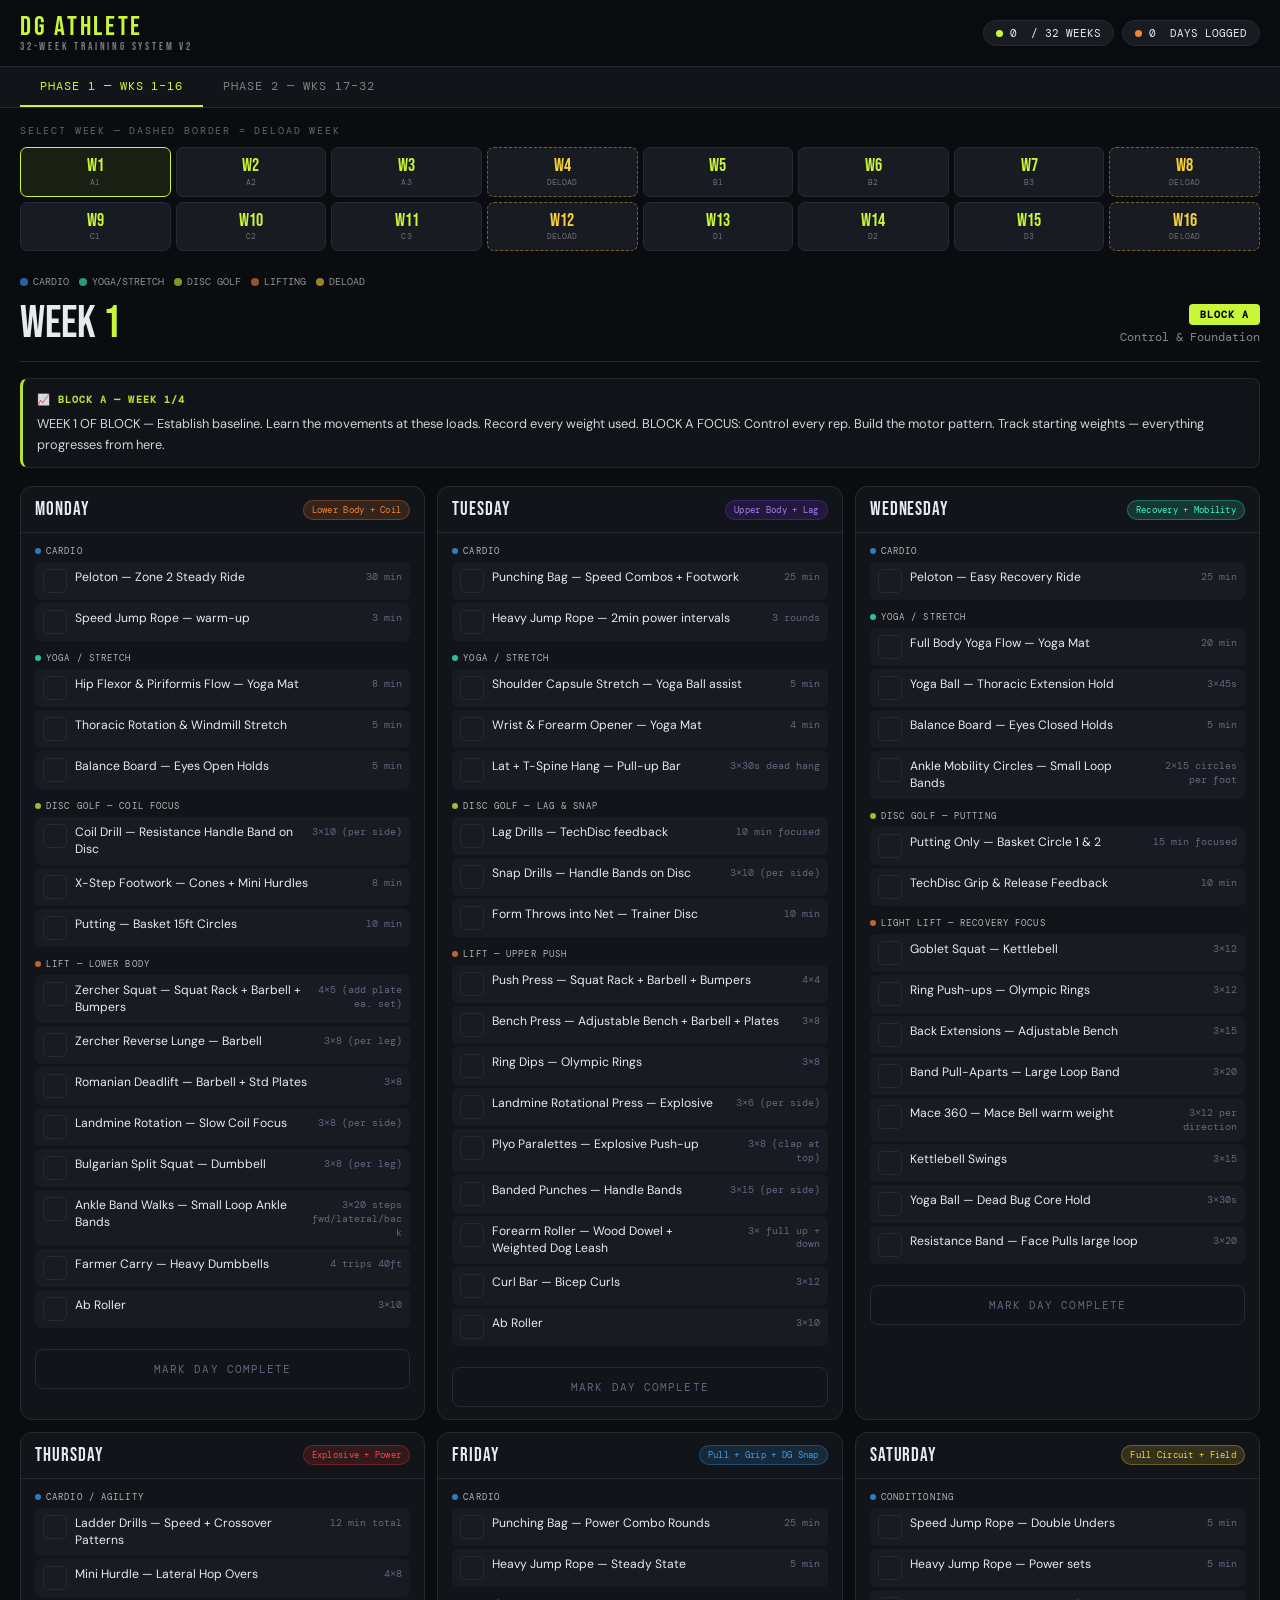
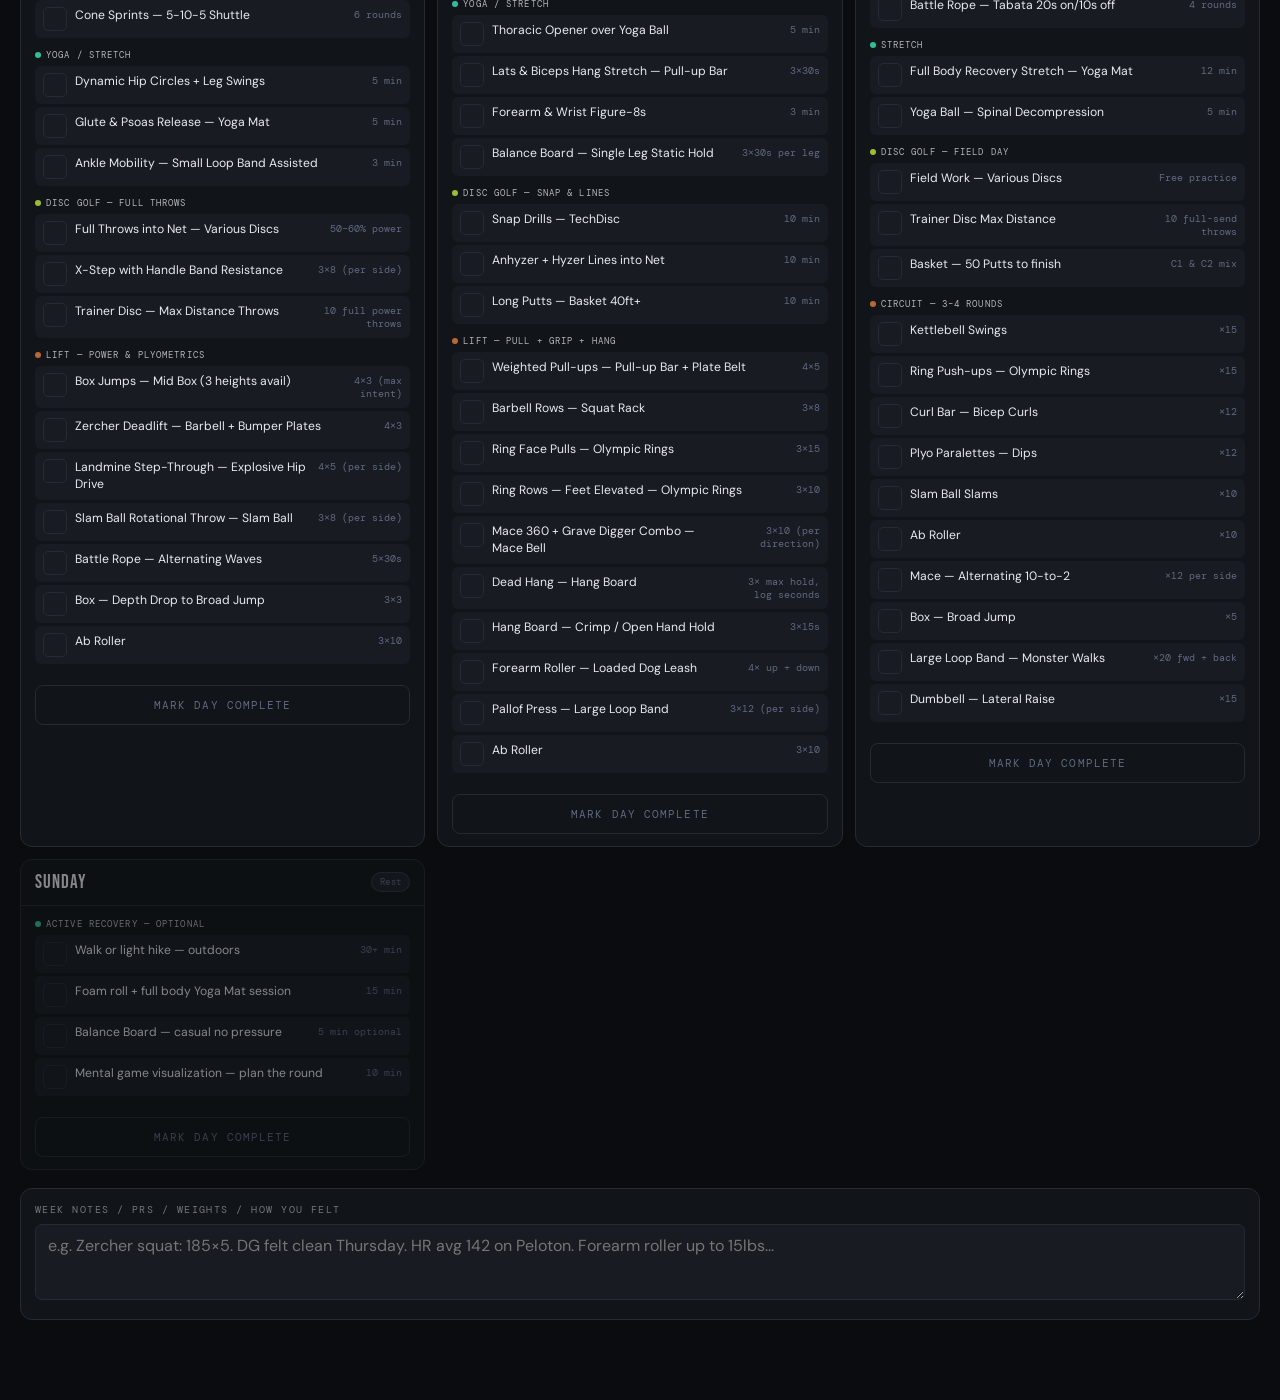
==== index.html @ 4ba4ff11 "initial commit" ====
<!DOCTYPE html>
<html lang="en">
<head>
<meta charset="UTF-8"/>
<meta name="viewport" content="width=device-width, initial-scale=1.0"/>
<title>DG ATHLETE — 32-Week Training System</title>
<link href="https://fonts.googleapis.com/css2?family=Bebas+Neue&family=DM+Mono:wght@400;500&family=DM+Sans:wght@300;400;500;600&display=swap" rel="stylesheet"/>
<style>
  :root {
    --bg:#0a0c0f;--surface:#111418;--surface2:#181c22;--border:#252a33;
    --accent:#c8f73a;--accent2:#3af7c8;--accent3:#f7823a;--accent4:#7a3af7;
    --text:#e8eaf0;--muted:#606880;--red:#f74a3a;--yellow:#f7d23a;
    --cardio:#3a9ef7;--yoga:#3af7c8;--dg:#c8f73a;--lift:#f7823a;
  }
  *{box-sizing:border-box;margin:0;padding:0}
  html{scroll-behavior:smooth}
  body{background:var(--bg);color:var(--text);font-family:'DM Sans',sans-serif;min-height:100vh;overflow-x:hidden}

  /* ── HEADER ── */
  header{display:flex;align-items:center;justify-content:space-between;padding:14px 20px;border-bottom:1px solid var(--border);position:sticky;top:0;z-index:100;background:rgba(10,12,15,0.97);backdrop-filter:blur(10px);gap:12px}
  .logo{font-family:'Bebas Neue',cursive;font-size:1.7rem;letter-spacing:.1em;color:var(--accent);line-height:1;flex-shrink:0}
  .logo span{color:var(--text);font-size:.7rem;display:block;letter-spacing:.25em;opacity:.5}
  .header-stats{display:flex;gap:8px;flex-wrap:wrap;justify-content:flex-end}
  .stat-pill{background:var(--surface2);border:1px solid var(--border);border-radius:100px;padding:5px 12px;font-family:'DM Mono',monospace;font-size:.7rem;display:flex;align-items:center;gap:7px;white-space:nowrap}
  .stat-pill .dot{width:7px;height:7px;border-radius:50%;background:var(--accent);flex-shrink:0}
  .stat-pill .dot.r{background:var(--accent3)}

  /* ── PHASE NAV ── */
  .phase-nav{display:flex;padding:0 20px;border-bottom:1px solid var(--border);background:var(--surface);overflow-x:auto;-webkit-overflow-scrolling:touch}
  .phase-tab{padding:11px 20px;font-family:'DM Mono',monospace;font-size:.75rem;letter-spacing:.08em;cursor:pointer;border-bottom:2px solid transparent;transition:.2s;opacity:.5;text-transform:uppercase;user-select:none;white-space:nowrap;flex-shrink:0}
  .phase-tab.active{opacity:1;border-bottom-color:var(--accent);color:var(--accent)}
  .phase-tab:hover{opacity:.8}

  /* ── WEEK GRID ── */
  .week-grid-wrap{padding:16px 20px}
  .section-label{font-family:'DM Mono',monospace;font-size:.63rem;letter-spacing:.18em;opacity:.4;text-transform:uppercase;margin-bottom:10px}
  .week-grid{display:grid;grid-template-columns:repeat(8,1fr);gap:5px;margin-bottom:8px}
  .week-btn{background:var(--surface2);border:1px solid var(--border);border-radius:7px;padding:9px 4px;cursor:pointer;transition:.2s;text-align:center;position:relative;overflow:hidden;user-select:none;-webkit-tap-highlight-color:transparent}
  .week-btn:active{transform:scale(.96)}
  .week-btn.active{border-color:var(--accent);background:rgba(200,247,58,.08)}
  .week-btn.completed{border-color:var(--accent2);background:rgba(58,247,200,.05)}
  .week-btn.deload{border-style:dashed;border-color:rgba(247,210,58,.4)}
  .week-btn .wnum{font-family:'Bebas Neue',cursive;font-size:1.15rem;color:var(--accent);line-height:1}
  .week-btn.deload .wnum{color:var(--yellow)}
  .week-btn.completed .wnum{color:var(--accent2)}
  .week-btn .wlabel{font-size:.48rem;font-family:'DM Mono',monospace;opacity:.4;letter-spacing:.02em;margin-top:1px}
  .week-btn .prog-bar{position:absolute;bottom:0;left:0;height:3px;background:var(--accent);transition:.4s}
  .week-btn.completed .prog-bar{background:var(--accent2)}
  .week-btn .check{position:absolute;top:4px;right:4px;width:12px;height:12px;background:var(--accent2);border-radius:50%;display:none;align-items:center;justify-content:center;font-size:.45rem;color:#000}
  .week-btn.completed .check{display:flex}

  /* ── LEGEND ── */
  .legend{display:flex;gap:10px;padding:0 20px 14px;flex-wrap:wrap}
  .leg-item{display:flex;align-items:center;gap:5px;font-size:.63rem;font-family:'DM Mono',monospace;opacity:.6}
  .leg-dot{width:8px;height:8px;border-radius:50%;flex-shrink:0}

  /* ── CONTENT ── */
  .content-area{padding:0 20px 80px}
  .week-header{display:flex;align-items:flex-start;justify-content:space-between;margin-bottom:16px;padding-bottom:14px;border-bottom:1px solid var(--border);gap:12px;flex-wrap:wrap}
  .week-title{font-family:'Bebas Neue',cursive;font-size:2.8rem;line-height:1;color:var(--text)}
  .week-title span{color:var(--accent)}
  .week-meta{text-align:right}
  .block-badge{display:inline-block;background:var(--accent);color:#000;font-family:'DM Mono',monospace;font-size:.65rem;font-weight:600;padding:4px 11px;border-radius:4px;letter-spacing:.1em;margin-bottom:4px}
  .block-badge.b{background:var(--accent2)}
  .block-badge.c{background:var(--accent3)}
  .block-badge.d{background:var(--accent4);color:#fff}
  .block-badge.deload{background:var(--yellow);color:#000}
  .week-focus{font-size:.75rem;opacity:.55;font-family:'DM Mono',monospace}

  /* ── PROGRESS BANNER ── */
  .prog-banner{background:var(--surface);border:1px solid var(--border);border-left:3px solid var(--accent);border-radius:8px;padding:12px 14px;margin-bottom:18px;font-size:.8rem;line-height:1.65;color:var(--text);opacity:.9}
  .prog-banner.deload-banner{border-left-color:var(--yellow)}
  .prog-banner strong{font-family:'DM Mono',monospace;font-size:.65rem;letter-spacing:.1em;text-transform:uppercase;color:var(--accent);display:block;margin-bottom:5px}
  .prog-banner.deload-banner strong{color:var(--yellow)}

  /* ── DAY GRID ── */
  .days-grid{display:grid;grid-template-columns:repeat(3,1fr);gap:12px}

  /* ── DAY CARD ── */
  .day-card{background:var(--surface);border:1px solid var(--border);border-radius:12px;overflow:hidden;transition:.2s}
  .day-card.rest{opacity:.55}
  .day-header{padding:11px 14px;display:flex;align-items:center;justify-content:space-between;border-bottom:1px solid var(--border);gap:8px}
  .day-name{font-family:'Bebas Neue',cursive;font-size:1.2rem;letter-spacing:.05em;flex-shrink:0}
  .day-tag{font-family:'DM Mono',monospace;font-size:.58rem;padding:3px 8px;border-radius:100px;letter-spacing:.03em;text-align:right}
  .tag-lower{background:rgba(247,130,58,.15);color:var(--lift);border:1px solid rgba(247,130,58,.3)}
  .tag-upper{background:rgba(122,58,247,.15);color:#b07af7;border:1px solid rgba(122,58,247,.3)}
  .tag-recovery{background:rgba(58,247,200,.15);color:var(--accent2);border:1px solid rgba(58,247,200,.3)}
  .tag-explosive{background:rgba(247,58,58,.15);color:var(--red);border:1px solid rgba(247,58,58,.3)}
  .tag-pull{background:rgba(58,158,247,.15);color:var(--cardio);border:1px solid rgba(58,158,247,.3)}
  .tag-circuit{background:rgba(247,210,58,.15);color:var(--yellow);border:1px solid rgba(247,210,58,.3)}
  .tag-rest{background:rgba(96,104,128,.15);color:var(--muted);border:1px solid rgba(96,104,128,.3)}
  .day-body{padding:12px 14px}
  .segment{margin-bottom:11px}
  .seg-label{font-family:'DM Mono',monospace;font-size:.58rem;letter-spacing:.12em;text-transform:uppercase;margin-bottom:5px;display:flex;align-items:center;gap:5px;opacity:.75}
  .seg-dot{width:6px;height:6px;border-radius:50%;flex-shrink:0}
  .seg-dot.cardio{background:var(--cardio)}
  .seg-dot.yoga{background:var(--yoga)}
  .seg-dot.dg{background:var(--dg)}
  .seg-dot.lift{background:var(--lift)}

  /* ── EXERCISE LIST ── */
  .exercise-list{list-style:none;display:flex;flex-direction:column;gap:3px}
  .exercise-list li{display:flex;align-items:flex-start;font-size:.76rem;padding:7px 8px;border-radius:6px;background:var(--surface2);gap:8px;min-height:36px}
  .ex-name{color:var(--text);flex:1;min-width:0;line-height:1.4;word-break:break-word}
  .ex-sets{font-family:'DM Mono',monospace;font-size:.63rem;color:var(--muted);flex-shrink:0;text-align:right;padding-top:1px;max-width:90px;word-break:break-word;line-height:1.35}
  /* Big touch targets for checkboxes */
  .ex-check{width:24px;height:24px;min-width:24px;border-radius:5px;border:1px solid var(--border);cursor:pointer;flex-shrink:0;display:flex;align-items:center;justify-content:center;font-size:.6rem;transition:.15s;-webkit-tap-highlight-color:transparent;touch-action:manipulation}
  .ex-check.done{background:var(--accent);border-color:var(--accent);color:#000}

  /* ── DAY COMPLETE BTN ── */
  .day-complete-btn{width:100%;margin-top:10px;padding:12px 8px;background:transparent;border:1px solid var(--border);border-radius:8px;color:var(--muted);font-family:'DM Mono',monospace;font-size:.68rem;letter-spacing:.1em;cursor:pointer;transition:.2s;-webkit-tap-highlight-color:transparent;touch-action:manipulation}
  .day-complete-btn:active{opacity:.7}
  .day-complete-btn.done{background:rgba(58,247,200,.08);border-color:var(--accent2);color:var(--accent2)}

  /* ── NOTES ── */
  .notes-area{margin-top:18px;background:var(--surface);border:1px solid var(--border);border-radius:12px;padding:14px}
  .notes-label{font-family:'DM Mono',monospace;font-size:.65rem;letter-spacing:.14em;text-transform:uppercase;opacity:.45;margin-bottom:8px}
  .notes-input{width:100%;background:var(--surface2);border:1px solid var(--border);border-radius:7px;padding:10px 12px;color:var(--text);font-family:'DM Sans',sans-serif;font-size:16px;resize:vertical;min-height:76px;-webkit-appearance:none}
  .notes-input:focus{outline:none;border-color:var(--accent)}

  /* ── TOAST ── */
  .toast{position:fixed;bottom:20px;left:50%;transform:translateX(-50%) translateY(100px);background:var(--accent);color:#000;font-family:'DM Mono',monospace;font-size:.78rem;padding:11px 20px;border-radius:8px;opacity:0;transition:.3s;z-index:999;font-weight:600;white-space:nowrap}
  .toast.show{transform:translateX(-50%) translateY(0);opacity:1}

  /* ── SCROLLBAR ── */
  ::-webkit-scrollbar{width:4px}::-webkit-scrollbar-track{background:var(--bg)}::-webkit-scrollbar-thumb{background:var(--border);border-radius:3px}

  /* ================================================================
     RESPONSIVE BREAKPOINTS
  ================================================================ */

  /* Tablet: 2-col days */
  @media(max-width:900px){
    .days-grid{grid-template-columns:1fr 1fr}
  }

  /* Large phone: tighter everything */
  @media(max-width:600px){
    header{padding:12px 16px}
    .logo{font-size:1.5rem}
    .logo span{font-size:.62rem;letter-spacing:.15em}
    .stat-pill{font-size:.65rem;padding:4px 10px}
    .phase-nav{padding:0 16px}
    .week-grid-wrap{padding:14px 16px}
    .legend{padding:0 16px 12px;gap:8px}
    .leg-item{font-size:.6rem}
    .content-area{padding:0 16px 80px}
    .week-grid{grid-template-columns:repeat(8,1fr);gap:4px}
    .week-btn{padding:7px 2px}
    .week-btn .wnum{font-size:1rem}
    .week-btn .wlabel{display:none}
    .week-title{font-size:2.2rem}
    .days-grid{grid-template-columns:1fr;gap:10px}
    .day-tag{font-size:.55rem;padding:2px 7px}
    .exercise-list li{font-size:.74rem}
  }

  /* Small phone: single col, max comfort */
  @media(max-width:400px){
    header{flex-direction:column;align-items:flex-start;gap:8px}
    .header-stats{width:100%;justify-content:flex-start}
    .week-grid{grid-template-columns:repeat(8,1fr);gap:3px}
    .week-btn .wnum{font-size:.9rem}
    .week-title{font-size:1.9rem}
    .prog-banner{font-size:.76rem}
    .ex-sets{max-width:75px;font-size:.6rem}
  }
</style>
</head>
<body>
<header>
  <div class="logo">DG ATHLETE<span>32-WEEK TRAINING SYSTEM v2</span></div>
  <div class="header-stats">
    <div class="stat-pill"><span class="dot"></span><span id="weeksDone">0</span>&nbsp;/ 32 WEEKS</div>
    <div class="stat-pill"><span class="dot r"></span><span id="daysDone">0</span>&nbsp;DAYS LOGGED</div>
  </div>
</header>
<div class="phase-nav">
  <div class="phase-tab active" onclick="setPhase(0)">PHASE 1 — WKS 1–16</div>
  <div class="phase-tab" onclick="setPhase(1)">PHASE 2 — WKS 17–32</div>
</div>
<div class="week-grid-wrap">
  <div class="section-label">SELECT WEEK — dashed border = deload week</div>
  <div class="week-grid" id="weekGrid"></div>
</div>
<div class="legend">
  <div class="leg-item"><div class="leg-dot" style="background:var(--cardio)"></div>CARDIO</div>
  <div class="leg-item"><div class="leg-dot" style="background:var(--yoga)"></div>YOGA/STRETCH</div>
  <div class="leg-item"><div class="leg-dot" style="background:var(--dg)"></div>DISC GOLF</div>
  <div class="leg-item"><div class="leg-dot" style="background:var(--lift)"></div>LIFTING</div>
  <div class="leg-item"><div class="leg-dot" style="background:var(--yellow)"></div>DELOAD</div>
</div>
<div class="content-area" id="contentArea"></div>
<div class="toast" id="toast"></div>

<script>
// ================================================================
//  CONSTANTS
// ================================================================
const DELOAD_WEEKS = new Set([4,8,12,16,20,24,28,32]);

function blockWeek(w){ const wk=w>16?w-16:w; return((wk-1)%4)+1; }
function getBlock(w){ const wk=w>16?w-16:w; if(wk<=4)return'A';if(wk<=8)return'B';if(wk<=12)return'C';return'D'; }
function isPhase2(w){ return w>16; }
function getBlockLabel(w){
  const b=getBlock(w),p2=isPhase2(w),dl=DELOAD_WEEKS.has(w);
  const map={A:{label:'BLOCK A',sub:'Control & Foundation'},B:{label:'BLOCK B',sub:'Speed & Power'},C:{label:'BLOCK C',sub:'Strength Heavy'},D:{label:'BLOCK D',sub:'Integration & Peak'}};
  const clsMap={A:'',B:'b',C:'c',D:'d'};
  return{ label:(p2?'P2 ':'')+(dl?'DELOAD':map[b].label), sub:dl?'Recovery — 60% volume, no PR attempts':map[b].sub+(p2?' — Phase 2 Elevated':''), cls:dl?'deload':clsMap[b], isDeload:dl };
}

// ================================================================
//  PROGRESSIVE OVERLOAD ENGINE
//  bw=block week 1-4, blk=A/B/C/D, p2=bool, dl=deload
// ================================================================
function P(baseSets, baseReps, note, bw, blk, p2, dl){
  if(dl) return `${Math.max(2,baseSets-2)}×${baseReps} @ 60%`;
  let s=baseSets, r=baseReps, tag='';
  // Volume ramp: wk1 base, wk2 +1set, wk3 +2sets (PR week)
  if(bw===2) s=baseSets+1;
  if(bw===3) s=baseSets+2;
  // Block intensity modifiers
  if(blk==='B') tag=' — bar speed';
  if(blk==='C'){ s=Math.max(3,baseSets+1); r=Math.max(2,baseReps-2); tag=' — heavy'; }
  if(blk==='D') tag=' — game speed';
  // Phase 2 extra set on peak week
  if(p2&&bw===3) s=s+1;
  const noteStr=note?` (${note})`:'';
  return `${s}×${r}${tag}${noteStr}`;
}

function CT(base, bw, blk, p2, dl){
  if(dl) return `${base} min easy`;
  let t=base;
  if(bw>=2) t+=5;
  if(bw===3) t+=5;
  if(p2) t+=5;
  if(t>55) t=55;
  return `${t} min`;
}

// ================================================================
//  BUILD DAYS
// ================================================================
function buildDays(w){
  const blk=getBlock(w), bw=blockWeek(w), p2=isPhase2(w), dl=DELOAD_WEEKS.has(w);
  const isB=['B','C','D'].includes(blk), isC=['C','D'].includes(blk), isD=blk==='D';

  return {
    monday:{
      name:'MONDAY', tag:'Lower Body + Coil', tagClass:'tag-lower',
      segments:{
        cardio:{label:'CARDIO',color:'cardio',items:[
          {name:'Peloton — Zone 2 Steady Ride', sets:CT(30,bw,blk,p2,dl)},
          {name:'Speed Jump Rope — warm-up', sets:'3 min'},
        ]},
        yoga:{label:'YOGA / STRETCH',color:'yoga',items:[
          {name:'Hip Flexor & Piriformis Flow — Yoga Mat', sets:'8 min'},
          {name:'Thoracic Rotation & Windmill Stretch', sets:'5 min'},
          {name:'Balance Board — Eyes Open Holds', sets:bw>=2?'6 min':'5 min'},
        ]},
        dg:{label:'DISC GOLF — COIL FOCUS',color:'dg',items:[
          {name:'Coil Drill — Resistance Handle Band on Disc', sets:P(3,10,'per side',bw,blk,p2,dl)},
          {name:'X-Step Footwork — Cones + Mini Hurdles', sets:'8 min'},
          {name:'Putting — Basket 15ft Circles', sets:'10 min'},
        ]},
        lift:{label:'LIFT — Lower Body',color:'lift',items:[
          {name:'Zercher Squat — Squat Rack + Barbell + Bumpers', sets:P(4,5,'add plate ea. set',bw,blk,p2,dl)},
          {name:'Zercher Reverse Lunge — Barbell', sets:P(3,8,'per leg',bw,blk,p2,dl)},
          {name:'Romanian Deadlift — Barbell + Std Plates', sets:P(3,8,'',bw,blk,p2,dl)},
          {name:'Landmine Rotation — Slow Coil Focus', sets:P(3,8,'per side',bw,blk,p2,dl)},
          {name:'Bulgarian Split Squat — Dumbbell', sets:P(3,8,'per leg',bw,blk,p2,dl)},
          {name:'Ankle Band Walks — Small Loop Ankle Bands', sets:'3×20 steps fwd/lateral/back'},
          {name:'Farmer Carry — Heavy Dumbbells', sets:dl?'3 trips 40ft light':'4 trips 40ft'},
          {name:'Ab Roller', sets:P(3,10,'',bw,blk,p2,dl)},
          ...(isB?[{name:'Lateral Bounds over Mini Hurdle', sets:P(3,5,'per side',bw,blk,p2,dl)}]:[]),
          ...(isC?[{name:'Nordic Curls — Feet anchored Adjustable Bench', sets:P(3,5,'eccentric focus',bw,blk,p2,dl)}]:[]),
        ]}
      }
    },
    tuesday:{
      name:'TUESDAY', tag:'Upper Body + Lag', tagClass:'tag-upper',
      segments:{
        cardio:{label:'CARDIO',color:'cardio',items:[
          {name:'Punching Bag — Speed Combos + Footwork', sets:CT(25,bw,blk,p2,dl)},
          {name:'Heavy Jump Rope — 2min power intervals', sets:'3 rounds'},
        ]},
        yoga:{label:'YOGA / STRETCH',color:'yoga',items:[
          {name:'Shoulder Capsule Stretch — Yoga Ball assist', sets:'5 min'},
          {name:'Wrist & Forearm Opener — Yoga Mat', sets:'4 min'},
          {name:'Lat + T-Spine Hang — Pull-up Bar', sets:'3×30s dead hang'},
        ]},
        dg:{label:'DISC GOLF — LAG & SNAP',color:'dg',items:[
          {name:'Lag Drills — TechDisc feedback', sets:'10 min focused'},
          {name:'Snap Drills — Handle Bands on Disc', sets:P(3,10,'per side',bw,blk,p2,dl)},
          {name:'Form Throws into Net — Trainer Disc', sets:'10 min'},
        ]},
        lift:{label:'LIFT — Upper Push',color:'lift',items:[
          {name:'Push Press — Squat Rack + Barbell + Bumpers', sets:isB?P(5,3,'max bar speed',bw,blk,p2,dl):P(4,4,'',bw,blk,p2,dl)},
          {name:'Bench Press — Adjustable Bench + Barbell + Plates', sets:P(3,8,'',bw,blk,p2,dl)},
          {name:'Ring Dips — Olympic Rings', sets:P(3,8,'',bw,blk,p2,dl)},
          {name:'Landmine Rotational Press — Explosive', sets:P(3,6,'per side',bw,blk,p2,dl)},
          {name:'Plyo Paralettes — Explosive Push-up', sets:P(3,8,'clap at top',bw,blk,p2,dl)},
          {name:'Banded Punches — Handle Bands', sets:P(3,15,'per side',bw,blk,p2,dl)},
          {name:'Forearm Roller — Wood Dowel + Weighted Dog Leash', sets:'3× full up + down'},
          {name:'Curl Bar — Bicep Curls', sets:P(3,12,'',bw,blk,p2,dl)},
          {name:'Ab Roller', sets:P(3,10,'',bw,blk,p2,dl)},
        ]}
      }
    },
    wednesday:{
      name:'WEDNESDAY', tag:'Recovery + Mobility', tagClass:'tag-recovery',
      segments:{
        cardio:{label:'CARDIO',color:'cardio',items:[
          {name:'Peloton — Easy Recovery Ride', sets:dl?'20 min easy':CT(25,bw,blk,p2,dl)},
        ]},
        yoga:{label:'YOGA / STRETCH',color:'yoga',items:[
          {name:'Full Body Yoga Flow — Yoga Mat', sets:'20 min'},
          {name:'Yoga Ball — Thoracic Extension Hold', sets:'3×45s'},
          {name:'Balance Board — Eyes Closed Holds', sets:bw>=2?'6 min':'5 min'},
          {name:'Ankle Mobility Circles — Small Loop Bands', sets:'2×15 circles per foot'},
        ]},
        dg:{label:'DISC GOLF — PUTTING',color:'dg',items:[
          {name:'Putting Only — Basket Circle 1 & 2', sets:'15 min focused'},
          {name:'TechDisc Grip & Release Feedback', sets:'10 min'},
        ]},
        lift:{label:'LIGHT LIFT — Recovery Focus',color:'lift',items:[
          {name:'Goblet Squat — Kettlebell', sets:dl?'2×12 light':'3×12'},
          {name:'Ring Push-ups — Olympic Rings', sets:dl?'2×10':'3×12'},
          {name:'Back Extensions — Adjustable Bench', sets:dl?'2×12':'3×15'},
          {name:'Band Pull-Aparts — Large Loop Band', sets:'3×20'},
          {name:'Mace 360 — Mace Bell warm weight', sets:'3×12 per direction'},
          {name:'Kettlebell Swings', sets:dl?'2×15':'3×15'},
          {name:'Yoga Ball — Dead Bug Core Hold', sets:'3×30s'},
          {name:'Resistance Band — Face Pulls large loop', sets:'3×20'},
        ]}
      }
    },
    thursday:{
      name:'THURSDAY', tag:'Explosive + Power', tagClass:'tag-explosive',
      segments:{
        cardio:{label:'CARDIO / AGILITY',color:'cardio',items:[
          {name:'Ladder Drills — Speed + Crossover Patterns', sets:CT(12,bw,blk,p2,dl)+' total'},
          {name:'Mini Hurdle — Lateral Hop Overs', sets:'4×8'},
          {name:'Cone Sprints — 5-10-5 Shuttle', sets:'6 rounds'},
        ]},
        yoga:{label:'YOGA / STRETCH',color:'yoga',items:[
          {name:'Dynamic Hip Circles + Leg Swings', sets:'5 min'},
          {name:'Glute & Psoas Release — Yoga Mat', sets:'5 min'},
          {name:'Ankle Mobility — Small Loop Band Assisted', sets:'3 min'},
        ]},
        dg:{label:'DISC GOLF — FULL THROWS',color:'dg',items:[
          {name:'Full Throws into Net — Various Discs', sets:isD?'70–80% full power':isC?'60–70% power':'50–60% power'},
          {name:'X-Step with Handle Band Resistance', sets:P(3,8,'per side',bw,blk,p2,dl)},
          {name:'Trainer Disc — Max Distance Throws', sets:'10 full power throws'},
        ]},
        lift:{label:'LIFT — Power & Plyometrics',color:'lift',items:[
          {name:'Box Jumps — '+(isC?'Max Height Box':isB?'High Box':'Mid Box')+' (3 heights avail)', sets:P(4,3,'max intent',bw,blk,p2,dl)},
          {name:'Zercher Deadlift — Barbell + Bumper Plates', sets:isC?P(4,2,'heavy PR',bw,blk,p2,dl):P(4,3,'',bw,blk,p2,dl)},
          {name:'Landmine Step-Through — Explosive Hip Drive', sets:P(4,5,'per side',bw,blk,p2,dl)},
          {name:'Slam Ball Rotational Throw — Slam Ball', sets:P(3,8,'per side',bw,blk,p2,dl)},
          {name:'Battle Rope — Alternating Waves', sets:`5×30s${bw>=2?' + 5s sprint finish':''}`},
          {name:'Box — Depth Drop to Broad Jump', sets:P(3,3,'',bw,blk,p2,dl)},
          {name:'Ab Roller', sets:P(3,10,'',bw,blk,p2,dl)},
          ...(isD?[{name:'Mace Spear + 360 Combo — Mace Bell', sets:P(3,10,'per direction',bw,blk,p2,dl)}]:[]),
          ...(isB?[{name:'Plyo Paralettes — Tuck Jump to L-Sit', sets:P(3,5,'',bw,blk,p2,dl)}]:[]),
        ]}
      }
    },
    friday:{
      name:'FRIDAY', tag:'Pull + Grip + DG Snap', tagClass:'tag-pull',
      segments:{
        cardio:{label:'CARDIO',color:'cardio',items:[
          {name:'Punching Bag — Power Combo Rounds', sets:CT(25,bw,blk,p2,dl)},
          {name:'Heavy Jump Rope — Steady State', sets:'5 min'},
        ]},
        yoga:{label:'YOGA / STRETCH',color:'yoga',items:[
          {name:'Thoracic Opener over Yoga Ball', sets:'5 min'},
          {name:'Lats & Biceps Hang Stretch — Pull-up Bar', sets:'3×30s'},
          {name:'Forearm & Wrist Figure-8s', sets:'3 min'},
          {name:'Balance Board — Single Leg Static Hold', sets:'3×30s per leg'},
        ]},
        dg:{label:'DISC GOLF — SNAP & LINES',color:'dg',items:[
          {name:'Snap Drills — TechDisc', sets:'10 min'},
          {name:'Anhyzer + Hyzer Lines into Net', sets:'10 min'},
          {name:'Long Putts — Basket 40ft+', sets:'10 min'},
        ]},
        lift:{label:'LIFT — Pull + Grip + Hang',color:'lift',items:[
          {name:'Weighted Pull-ups — Pull-up Bar + Plate Belt', sets:isC?P(4,4,'add weight ea. set',bw,blk,p2,dl):P(4,5,'',bw,blk,p2,dl)},
          {name:'Barbell Rows — Squat Rack', sets:P(3,8,'',bw,blk,p2,dl)},
          {name:'Ring Face Pulls — Olympic Rings', sets:P(3,15,'',bw,blk,p2,dl)},
          {name:'Ring Rows — Feet Elevated — Olympic Rings', sets:P(3,10,'',bw,blk,p2,dl)},
          {name:'Mace 360 + Grave Digger Combo — Mace Bell', sets:P(3,10,'per direction',bw,blk,p2,dl)},
          {name:'Dead Hang — Hang Board', sets:'3× max hold, log seconds'},
          {name:'Hang Board — Crimp / Open Hand Hold', sets:`3×${10+bw*5}s`},
          {name:'Forearm Roller — Loaded Dog Leash', sets:'4× up + down'},
          {name:'Pallof Press — Large Loop Band', sets:P(3,12,'per side',bw,blk,p2,dl)},
          {name:'Ab Roller', sets:P(3,10,'',bw,blk,p2,dl)},
        ]}
      }
    },
    saturday:{
      name:'SATURDAY', tag:'Full Circuit + Field', tagClass:'tag-circuit',
      segments:{
        cardio:{label:'CONDITIONING',color:'cardio',items:[
          {name:'Speed Jump Rope — Double Unders', sets:'5 min'},
          {name:'Heavy Jump Rope — Power sets', sets:'5 min'},
          ...(dl?[]:[{name:'Battle Rope — Tabata 20s on/10s off', sets:'4 rounds'}]),
        ]},
        yoga:{label:'STRETCH',color:'yoga',items:[
          {name:'Full Body Recovery Stretch — Yoga Mat', sets:'12 min'},
          {name:'Yoga Ball — Spinal Decompression', sets:'5 min'},
        ]},
        dg:{label:'DISC GOLF — FIELD DAY',color:'dg',items:[
          {name:'Field Work — Various Discs', sets:isD?'Full game-speed session':'Free practice'},
          {name:'Trainer Disc Max Distance', sets:'10 full-send throws'},
          {name:'Basket — 50 Putts to finish', sets:'C1 & C2 mix'},
        ]},
        lift:{label:dl?'CIRCUIT — 2 Rounds (light)':'CIRCUIT — 3–4 Rounds',color:'lift',items:[
          {name:'Kettlebell Swings', sets:dl?'×12 light':'×15'},
          {name:'Ring Push-ups — Olympic Rings', sets:dl?'×10':'×15'},
          {name:'Curl Bar — Bicep Curls', sets:'×12'},
          {name:'Plyo Paralettes — Dips', sets:'×12'},
          {name:'Slam Ball Slams', sets:'×10'},
          {name:'Ab Roller', sets:'×10'},
          {name:'Mace — Alternating 10-to-2', sets:'×12 per side'},
          ...(dl?[]:[{name:'Box — Broad Jump', sets:'×5'}]),
          ...(dl?[]:[{name:'Large Loop Band — Monster Walks', sets:'×20 fwd + back'}]),
          ...(dl?[]:[{name:'Dumbbell — Lateral Raise', sets:'×15'}]),
        ]}
      }
    },
    sunday:{
      name:'SUNDAY', tag:'Rest', tagClass:'tag-rest', isRest:true,
      segments:{
        yoga:{label:'ACTIVE RECOVERY — Optional',color:'yoga',items:[
          {name:'Walk or light hike — outdoors', sets:'30+ min'},
          {name:'Foam roll + full body Yoga Mat session', sets:'15 min'},
          {name:'Balance Board — casual no pressure', sets:'5 min optional'},
          {name:'Mental game visualization — plan the round', sets:'10 min'},
        ]}
      }
    }
  };
}

// ================================================================
//  PROGRESSION BANNER TEXT
// ================================================================
function weekProgNote(w){
  const bw=blockWeek(w), blk=getBlock(w), p2=isPhase2(w), dl=DELOAD_WEEKS.has(w);
  if(dl) return { title:'🟡 DELOAD WEEK — Mandatory Recovery', body:'Cut all lifting sets by 2 and use ~60% weight. No PRs, no grinding. Cardio stays moderate. Mobility gets extra time. Your body gets stronger during rest — skipping deload is the fastest way to stall progress.' };
  const bNotes={A:'BLOCK A FOCUS: Control every rep. Build the motor pattern. Track starting weights — everything progresses from here.',B:'BLOCK B FOCUS: Bar speed is the goal. Move the weight fast. Disc golf emphasis shifts to feeling the whip and lag.',C:'BLOCK C FOCUS: Load the bar. Lower reps, more weight, PRs this block. Translate raw strength to disc spin.',D:'BLOCK D FOCUS: Everything becomes athletic. Lower volume, higher intent. Disc golf gets 70–80% full-power throws.'};
  const wNotes=['','WEEK 1 OF BLOCK — Establish baseline. Learn the movements at these loads. Record every weight used.','WEEK 2 OF BLOCK — Add 1 set to all main lifts. Push slightly past comfort.','WEEK 3 OF BLOCK — Max volume week. Add 2 sets. Go after PRs. This is your peak week.',''];
  return { title:`📈 ${p2?'PHASE 2 — ':''}BLOCK ${blk} — WEEK ${bw}/4`, body:`${wNotes[bw]||''} ${bNotes[blk]}` };
}

// ================================================================
//  STATE
// ================================================================
let currentPhase=0, currentWeek=1;
function getState(){ try{return JSON.parse(localStorage.getItem('dgAthlete_v2')||'{}')}catch(e){return{}} }
function saveState(s){ localStorage.setItem('dgAthlete_v2',JSON.stringify(s)) }

// ================================================================
//  RENDER GRID
// ================================================================
function renderGrid(){
  const state=getState(), grid=document.getElementById('weekGrid');
  grid.innerHTML='';
  const start=currentPhase===0?1:17, end=currentPhase===0?16:32;
  for(let w=start;w<=end;w++){
    const wData=state[`week_${w}`]||{};
    const daysComplete=Object.keys(wData).filter(k=>k.startsWith('day_done_')).length;
    const completed=wData.week_done===true, deload=DELOAD_WEEKS.has(w);
    const btn=document.createElement('div');
    btn.className='week-btn'+(currentWeek===w?' active':'')+(completed?' completed':'')+(deload?' deload':'');
    btn.innerHTML=`<div class="wnum">W${w}</div><div class="wlabel">${deload?'DELOAD':getBlock(w)+blockWeek(w)}</div><div class="prog-bar" style="width:${Math.round((daysComplete/6)*100)}%"></div><div class="check">✓</div>`;
    btn.onclick=()=>{currentWeek=w;renderGrid();renderWeek();};
    grid.appendChild(btn);
  }
  let wDone=0,dDone=0;
  const s=getState();
  for(let i=1;i<=32;i++){const wd=s[`week_${i}`]||{};if(wd.week_done)wDone++;Object.keys(wd).filter(k=>k.startsWith('day_done_')).forEach(()=>dDone++);}
  document.getElementById('weeksDone').textContent=wDone;
  document.getElementById('daysDone').textContent=dDone;
}

// ================================================================
//  RENDER WEEK
// ================================================================
function renderWeek(){
  const w=currentWeek, bl=getBlockLabel(w), days=buildDays(w);
  const state=getState(), wData=state[`week_${w}`]||{}, pn=weekProgNote(w);
  const content=document.getElementById('contentArea');
  content.innerHTML=`
    <div class="week-header">
      <div class="week-title">WEEK <span>${w}</span></div>
      <div class="week-meta"><div class="block-badge ${bl.cls}">${bl.label}</div><div class="week-focus">${bl.sub}</div></div>
    </div>
    <div class="prog-banner ${bl.isDeload?'deload-banner':''}"><strong>${pn.title}</strong>${pn.body}</div>
    <div class="days-grid" id="daysGrid"></div>
    <div class="notes-area">
      <div class="notes-label">Week Notes / PRs / Weights / How You Felt</div>
      <textarea class="notes-input" id="weekNotes" placeholder="e.g. Zercher squat: 185×5. DG felt clean Thursday. HR avg 142 on Peloton. Forearm roller up to 15lbs...">${wData.notes||''}</textarea>
    </div>`;
  const dg=document.getElementById('daysGrid');
  Object.keys(days).forEach(dayKey=>{
    const day=days[dayKey], dayDone=wData[`day_done_${dayKey}`]===true, exStates=wData[`ex_${dayKey}`]||{};
    const card=document.createElement('div');
    card.className='day-card'+(day.isRest?' rest':'');
    let segHtml='';
    Object.keys(day.segments).forEach(segKey=>{
      const seg=day.segments[segKey];
      segHtml+=`<div class="segment"><div class="seg-label"><div class="seg-dot ${seg.color}"></div>${seg.label}</div><ul class="exercise-list">`;
      seg.items.forEach((ex,i)=>{
        const exId=`${dayKey}_${segKey}_${i}`, done=exStates[exId]===true;
        segHtml+=`<li><div class="ex-check ${done?'done':''}" onclick="toggleEx('${w}','${dayKey}','${segKey}',${i},this)">${done?'✓':''}</div><span class="ex-name">${ex.name}</span><span class="ex-sets">${ex.sets}</span></li>`;
      });
      segHtml+=`</ul></div>`;
    });
    card.innerHTML=`<div class="day-header"><div class="day-name">${day.name}</div><div class="day-tag ${day.tagClass}">${day.tag}</div></div><div class="day-body">${segHtml}<button class="day-complete-btn ${dayDone?'done':''}" onclick="toggleDay('${w}','${dayKey}',this)">${dayDone?'✓ DAY COMPLETE':'MARK DAY COMPLETE'}</button></div>`;
    dg.appendChild(card);
  });
  const notesEl=document.getElementById('weekNotes');
  notesEl.addEventListener('input',()=>{const s=getState();if(!s[`week_${w}`])s[`week_${w}`]={};s[`week_${w}`].notes=notesEl.value;saveState(s);});
}

function toggleEx(week,dayKey,segKey,idx,el){
  const s=getState(),wk=`week_${week}`;
  if(!s[wk])s[wk]={};if(!s[wk][`ex_${dayKey}`])s[wk][`ex_${dayKey}`]={};
  const exId=`${dayKey}_${segKey}_${idx}`, wasDone=s[wk][`ex_${dayKey}`][exId]===true;
  s[wk][`ex_${dayKey}`][exId]=!wasDone; saveState(s);
  el.classList.toggle('done',!wasDone); el.textContent=!wasDone?'✓':'';
}
function toggleDay(week,dayKey,btn){
  const s=getState(),wk=`week_${week}`;
  if(!s[wk])s[wk]={};
  const key=`day_done_${dayKey}`, wasDone=s[wk][key]===true;
  s[wk][key]=!wasDone; saveState(s);
  btn.classList.toggle('done',!wasDone);
  btn.textContent=!wasDone?'✓ DAY COMPLETE':'MARK DAY COMPLETE';
  showToast(!wasDone?'🏆 Day logged!':'Day unmarked'); renderGrid();
}
function setPhase(p){
  currentPhase=p; currentWeek=p===0?1:17;
  document.querySelectorAll('.phase-tab').forEach((t,i)=>t.classList.toggle('active',i===p));
  renderGrid(); renderWeek();
}
function showToast(msg){
  const t=document.getElementById('toast'); t.textContent=msg; t.classList.add('show');
  setTimeout(()=>t.classList.remove('show'),2200);
}
renderGrid(); renderWeek();
</script>
</body>
</html>
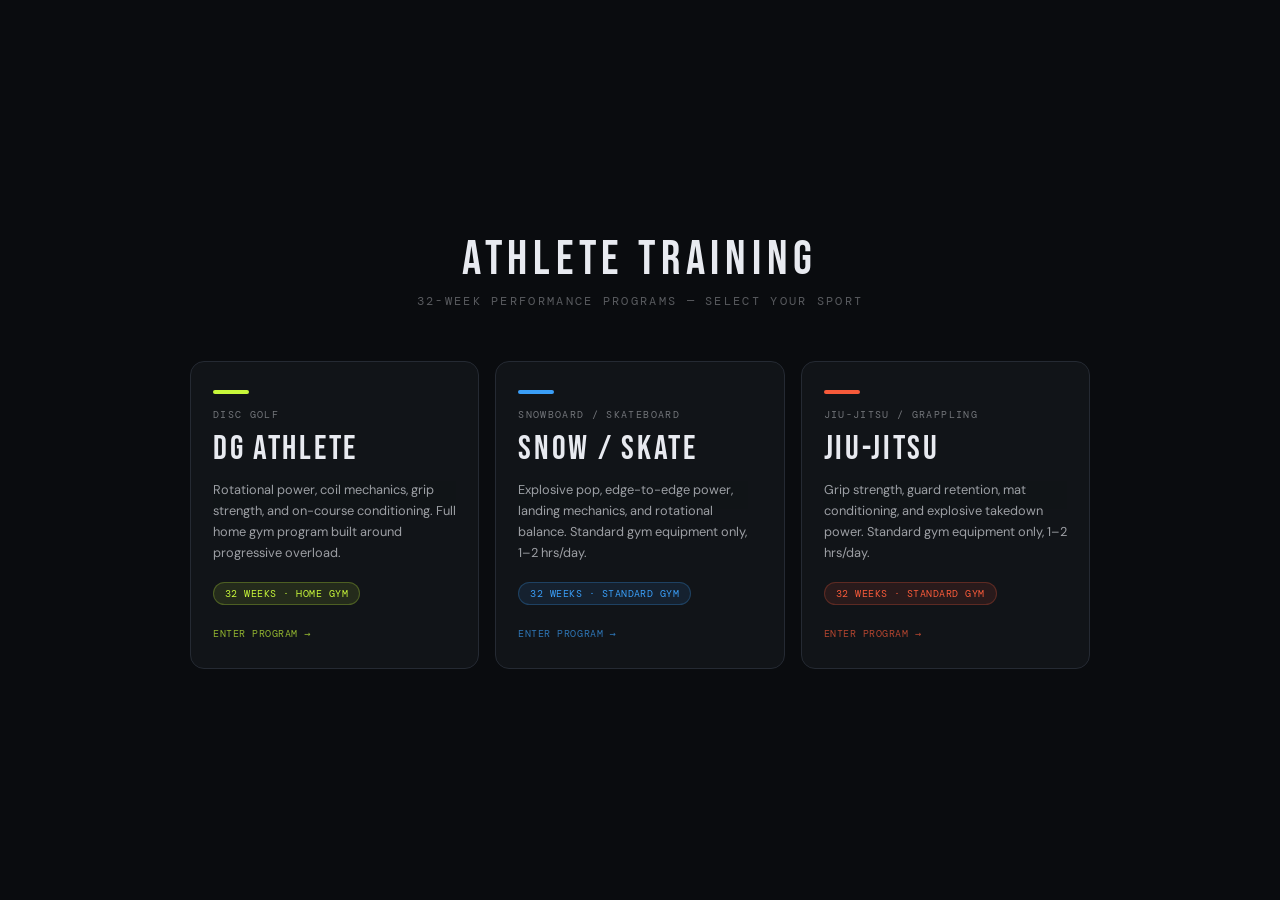
==== commit ab30f04f: "next big changes" ====
--- a/index.html
+++ b/index.html
@@ -3,555 +3,90 @@
 <head>
 <meta charset="UTF-8"/>
 <meta name="viewport" content="width=device-width, initial-scale=1.0"/>
-<title>DG ATHLETE — 32-Week Training System</title>
+<title>ATHLETE TRAINING SYSTEM — 32-Week Programs</title>
 <link href="https://fonts.googleapis.com/css2?family=Bebas+Neue&family=DM+Mono:wght@400;500&family=DM+Sans:wght@300;400;500;600&display=swap" rel="stylesheet"/>
 <style>
   :root {
     --bg:#0a0c0f;--surface:#111418;--surface2:#181c22;--border:#252a33;
-    --accent:#c8f73a;--accent2:#3af7c8;--accent3:#f7823a;--accent4:#7a3af7;
-    --text:#e8eaf0;--muted:#606880;--red:#f74a3a;--yellow:#f7d23a;
-    --cardio:#3a9ef7;--yoga:#3af7c8;--dg:#c8f73a;--lift:#f7823a;
+    --text:#e8eaf0;--muted:#606880;
   }
   *{box-sizing:border-box;margin:0;padding:0}
-  html{scroll-behavior:smooth}
-  body{background:var(--bg);color:var(--text);font-family:'DM Sans',sans-serif;min-height:100vh;overflow-x:hidden}
+  body{background:var(--bg);color:var(--text);font-family:'DM Sans',sans-serif;min-height:100vh;display:flex;flex-direction:column;align-items:center;justify-content:center;padding:40px 20px}
+  .landing-title{font-family:'Bebas Neue',cursive;font-size:3rem;letter-spacing:.12em;margin-bottom:6px;text-align:center}
+  .landing-sub{font-family:'DM Mono',monospace;font-size:.72rem;letter-spacing:.2em;opacity:.35;text-align:center;margin-bottom:52px;text-transform:uppercase}
+  .athlete-grid{display:grid;grid-template-columns:repeat(3,1fr);gap:16px;max-width:900px;width:100%}
+  .athlete-card{background:var(--surface);border:1px solid var(--border);border-radius:14px;padding:28px 22px;cursor:pointer;transition:.25s;text-decoration:none;color:var(--text);display:flex;flex-direction:column;gap:10px;position:relative;overflow:hidden}
+  .athlete-card:hover{transform:translateY(-3px)}
+  .card-stripe{width:36px;height:4px;border-radius:2px;margin-bottom:4px}
+  .card-title{font-family:'Bebas Neue',cursive;font-size:2.1rem;letter-spacing:.08em;line-height:1}
+  .card-sport{font-family:'DM Mono',monospace;font-size:.6rem;letter-spacing:.14em;opacity:.45;text-transform:uppercase;margin-bottom:2px}
+  .card-desc{font-size:.8rem;line-height:1.65;opacity:.65;margin-top:2px}
+  .card-tag{display:inline-block;font-family:'DM Mono',monospace;font-size:.6rem;padding:4px 11px;border-radius:100px;margin-top:8px;letter-spacing:.05em;width:fit-content}
 
-  /* ── HEADER ── */
-  header{display:flex;align-items:center;justify-content:space-between;padding:14px 20px;border-bottom:1px solid var(--border);position:sticky;top:0;z-index:100;background:rgba(10,12,15,0.97);backdrop-filter:blur(10px);gap:12px}
-  .logo{font-family:'Bebas Neue',cursive;font-size:1.7rem;letter-spacing:.1em;color:var(--accent);line-height:1;flex-shrink:0}
-  .logo span{color:var(--text);font-size:.7rem;display:block;letter-spacing:.25em;opacity:.5}
-  .header-stats{display:flex;gap:8px;flex-wrap:wrap;justify-content:flex-end}
-  .stat-pill{background:var(--surface2);border:1px solid var(--border);border-radius:100px;padding:5px 12px;font-family:'DM Mono',monospace;font-size:.7rem;display:flex;align-items:center;gap:7px;white-space:nowrap}
-  .stat-pill .dot{width:7px;height:7px;border-radius:50%;background:var(--accent);flex-shrink:0}
-  .stat-pill .dot.r{background:var(--accent3)}
+  /* DG card */
+  .card-dg{border-color:#252a33}
+  .card-dg:hover{border-color:#c8f73a;background:rgba(200,247,58,.04)}
+  .card-dg .card-stripe{background:#c8f73a}
+  .card-dg .card-tag{background:rgba(200,247,58,.1);color:#c8f73a;border:1px solid rgba(200,247,58,.25)}
+  .card-dg .card-arrow{color:#c8f73a}
 
-  /* ── PHASE NAV ── */
-  .phase-nav{display:flex;padding:0 20px;border-bottom:1px solid var(--border);background:var(--surface);overflow-x:auto;-webkit-overflow-scrolling:touch}
-  .phase-tab{padding:11px 20px;font-family:'DM Mono',monospace;font-size:.75rem;letter-spacing:.08em;cursor:pointer;border-bottom:2px solid transparent;transition:.2s;opacity:.5;text-transform:uppercase;user-select:none;white-space:nowrap;flex-shrink:0}
-  .phase-tab.active{opacity:1;border-bottom-color:var(--accent);color:var(--accent)}
-  .phase-tab:hover{opacity:.8}
+  /* Snow/Skate card */
+  .card-snow{border-color:#252a33}
+  .card-snow:hover{border-color:#3a9ef7;background:rgba(58,158,247,.04)}
+  .card-snow .card-stripe{background:#3a9ef7}
+  .card-snow .card-tag{background:rgba(58,158,247,.1);color:#3a9ef7;border:1px solid rgba(58,158,247,.25)}
+  .card-snow .card-arrow{color:#3a9ef7}
 
-  /* ── WEEK GRID ── */
-  .week-grid-wrap{padding:16px 20px}
-  .section-label{font-family:'DM Mono',monospace;font-size:.63rem;letter-spacing:.18em;opacity:.4;text-transform:uppercase;margin-bottom:10px}
-  .week-grid{display:grid;grid-template-columns:repeat(8,1fr);gap:5px;margin-bottom:8px}
-  .week-btn{background:var(--surface2);border:1px solid var(--border);border-radius:7px;padding:9px 4px;cursor:pointer;transition:.2s;text-align:center;position:relative;overflow:hidden;user-select:none;-webkit-tap-highlight-color:transparent}
-  .week-btn:active{transform:scale(.96)}
-  .week-btn.active{border-color:var(--accent);background:rgba(200,247,58,.08)}
-  .week-btn.completed{border-color:var(--accent2);background:rgba(58,247,200,.05)}
-  .week-btn.deload{border-style:dashed;border-color:rgba(247,210,58,.4)}
-  .week-btn .wnum{font-family:'Bebas Neue',cursive;font-size:1.15rem;color:var(--accent);line-height:1}
-  .week-btn.deload .wnum{color:var(--yellow)}
-  .week-btn.completed .wnum{color:var(--accent2)}
-  .week-btn .wlabel{font-size:.48rem;font-family:'DM Mono',monospace;opacity:.4;letter-spacing:.02em;margin-top:1px}
-  .week-btn .prog-bar{position:absolute;bottom:0;left:0;height:3px;background:var(--accent);transition:.4s}
-  .week-btn.completed .prog-bar{background:var(--accent2)}
-  .week-btn .check{position:absolute;top:4px;right:4px;width:12px;height:12px;background:var(--accent2);border-radius:50%;display:none;align-items:center;justify-content:center;font-size:.45rem;color:#000}
-  .week-btn.completed .check{display:flex}
+  /* BJJ card */
+  .card-bjj{border-color:#252a33}
+  .card-bjj:hover{border-color:#f75a3a;background:rgba(247,90,58,.04)}
+  .card-bjj .card-stripe{background:#f75a3a}
+  .card-bjj .card-tag{background:rgba(247,90,58,.1);color:#f75a3a;border:1px solid rgba(247,90,58,.25)}
+  .card-bjj .card-arrow{color:#f75a3a}
 
-  /* ── LEGEND ── */
-  .legend{display:flex;gap:10px;padding:0 20px 14px;flex-wrap:wrap}
-  .leg-item{display:flex;align-items:center;gap:5px;font-size:.63rem;font-family:'DM Mono',monospace;opacity:.6}
-  .leg-dot{width:8px;height:8px;border-radius:50%;flex-shrink:0}
+  .card-arrow{font-family:'DM Mono',monospace;font-size:.65rem;margin-top:auto;padding-top:12px;opacity:.7;letter-spacing:.05em}
 
-  /* ── CONTENT ── */
-  .content-area{padding:0 20px 80px}
-  .week-header{display:flex;align-items:flex-start;justify-content:space-between;margin-bottom:16px;padding-bottom:14px;border-bottom:1px solid var(--border);gap:12px;flex-wrap:wrap}
-  .week-title{font-family:'Bebas Neue',cursive;font-size:2.8rem;line-height:1;color:var(--text)}
-  .week-title span{color:var(--accent)}
-  .week-meta{text-align:right}
-  .block-badge{display:inline-block;background:var(--accent);color:#000;font-family:'DM Mono',monospace;font-size:.65rem;font-weight:600;padding:4px 11px;border-radius:4px;letter-spacing:.1em;margin-bottom:4px}
-  .block-badge.b{background:var(--accent2)}
-  .block-badge.c{background:var(--accent3)}
-  .block-badge.d{background:var(--accent4);color:#fff}
-  .block-badge.deload{background:var(--yellow);color:#000}
-  .week-focus{font-size:.75rem;opacity:.55;font-family:'DM Mono',monospace}
+  ::-webkit-scrollbar{width:4px}::-webkit-scrollbar-track{background:var(--bg)}::-webkit-scrollbar-thumb{background:var(--border)}
 
-  /* ── PROGRESS BANNER ── */
-  .prog-banner{background:var(--surface);border:1px solid var(--border);border-left:3px solid var(--accent);border-radius:8px;padding:12px 14px;margin-bottom:18px;font-size:.8rem;line-height:1.65;color:var(--text);opacity:.9}
-  .prog-banner.deload-banner{border-left-color:var(--yellow)}
-  .prog-banner strong{font-family:'DM Mono',monospace;font-size:.65rem;letter-spacing:.1em;text-transform:uppercase;color:var(--accent);display:block;margin-bottom:5px}
-  .prog-banner.deload-banner strong{color:var(--yellow)}
-
-  /* ── DAY GRID ── */
-  .days-grid{display:grid;grid-template-columns:repeat(3,1fr);gap:12px}
-
-  /* ── DAY CARD ── */
-  .day-card{background:var(--surface);border:1px solid var(--border);border-radius:12px;overflow:hidden;transition:.2s}
-  .day-card.rest{opacity:.55}
-  .day-header{padding:11px 14px;display:flex;align-items:center;justify-content:space-between;border-bottom:1px solid var(--border);gap:8px}
-  .day-name{font-family:'Bebas Neue',cursive;font-size:1.2rem;letter-spacing:.05em;flex-shrink:0}
-  .day-tag{font-family:'DM Mono',monospace;font-size:.58rem;padding:3px 8px;border-radius:100px;letter-spacing:.03em;text-align:right}
-  .tag-lower{background:rgba(247,130,58,.15);color:var(--lift);border:1px solid rgba(247,130,58,.3)}
-  .tag-upper{background:rgba(122,58,247,.15);color:#b07af7;border:1px solid rgba(122,58,247,.3)}
-  .tag-recovery{background:rgba(58,247,200,.15);color:var(--accent2);border:1px solid rgba(58,247,200,.3)}
-  .tag-explosive{background:rgba(247,58,58,.15);color:var(--red);border:1px solid rgba(247,58,58,.3)}
-  .tag-pull{background:rgba(58,158,247,.15);color:var(--cardio);border:1px solid rgba(58,158,247,.3)}
-  .tag-circuit{background:rgba(247,210,58,.15);color:var(--yellow);border:1px solid rgba(247,210,58,.3)}
-  .tag-rest{background:rgba(96,104,128,.15);color:var(--muted);border:1px solid rgba(96,104,128,.3)}
-  .day-body{padding:12px 14px}
-  .segment{margin-bottom:11px}
-  .seg-label{font-family:'DM Mono',monospace;font-size:.58rem;letter-spacing:.12em;text-transform:uppercase;margin-bottom:5px;display:flex;align-items:center;gap:5px;opacity:.75}
-  .seg-dot{width:6px;height:6px;border-radius:50%;flex-shrink:0}
-  .seg-dot.cardio{background:var(--cardio)}
-  .seg-dot.yoga{background:var(--yoga)}
-  .seg-dot.dg{background:var(--dg)}
-  .seg-dot.lift{background:var(--lift)}
-
-  /* ── EXERCISE LIST ── */
-  .exercise-list{list-style:none;display:flex;flex-direction:column;gap:3px}
-  .exercise-list li{display:flex;align-items:flex-start;font-size:.76rem;padding:7px 8px;border-radius:6px;background:var(--surface2);gap:8px;min-height:36px}
-  .ex-name{color:var(--text);flex:1;min-width:0;line-height:1.4;word-break:break-word}
-  .ex-sets{font-family:'DM Mono',monospace;font-size:.63rem;color:var(--muted);flex-shrink:0;text-align:right;padding-top:1px;max-width:90px;word-break:break-word;line-height:1.35}
-  /* Big touch targets for checkboxes */
-  .ex-check{width:24px;height:24px;min-width:24px;border-radius:5px;border:1px solid var(--border);cursor:pointer;flex-shrink:0;display:flex;align-items:center;justify-content:center;font-size:.6rem;transition:.15s;-webkit-tap-highlight-color:transparent;touch-action:manipulation}
-  .ex-check.done{background:var(--accent);border-color:var(--accent);color:#000}
-
-  /* ── DAY COMPLETE BTN ── */
-  .day-complete-btn{width:100%;margin-top:10px;padding:12px 8px;background:transparent;border:1px solid var(--border);border-radius:8px;color:var(--muted);font-family:'DM Mono',monospace;font-size:.68rem;letter-spacing:.1em;cursor:pointer;transition:.2s;-webkit-tap-highlight-color:transparent;touch-action:manipulation}
-  .day-complete-btn:active{opacity:.7}
-  .day-complete-btn.done{background:rgba(58,247,200,.08);border-color:var(--accent2);color:var(--accent2)}
-
-  /* ── NOTES ── */
-  .notes-area{margin-top:18px;background:var(--surface);border:1px solid var(--border);border-radius:12px;padding:14px}
-  .notes-label{font-family:'DM Mono',monospace;font-size:.65rem;letter-spacing:.14em;text-transform:uppercase;opacity:.45;margin-bottom:8px}
-  .notes-input{width:100%;background:var(--surface2);border:1px solid var(--border);border-radius:7px;padding:10px 12px;color:var(--text);font-family:'DM Sans',sans-serif;font-size:16px;resize:vertical;min-height:76px;-webkit-appearance:none}
-  .notes-input:focus{outline:none;border-color:var(--accent)}
-
-  /* ── TOAST ── */
-  .toast{position:fixed;bottom:20px;left:50%;transform:translateX(-50%) translateY(100px);background:var(--accent);color:#000;font-family:'DM Mono',monospace;font-size:.78rem;padding:11px 20px;border-radius:8px;opacity:0;transition:.3s;z-index:999;font-weight:600;white-space:nowrap}
-  .toast.show{transform:translateX(-50%) translateY(0);opacity:1}
-
-  /* ── SCROLLBAR ── */
-  ::-webkit-scrollbar{width:4px}::-webkit-scrollbar-track{background:var(--bg)}::-webkit-scrollbar-thumb{background:var(--border);border-radius:3px}
-
-  /* ================================================================
-     RESPONSIVE BREAKPOINTS
-  ================================================================ */
-
-  /* Tablet: 2-col days */
-  @media(max-width:900px){
-    .days-grid{grid-template-columns:1fr 1fr}
-  }
-
-  /* Large phone: tighter everything */
-  @media(max-width:600px){
-    header{padding:12px 16px}
-    .logo{font-size:1.5rem}
-    .logo span{font-size:.62rem;letter-spacing:.15em}
-    .stat-pill{font-size:.65rem;padding:4px 10px}
-    .phase-nav{padding:0 16px}
-    .week-grid-wrap{padding:14px 16px}
-    .legend{padding:0 16px 12px;gap:8px}
-    .leg-item{font-size:.6rem}
-    .content-area{padding:0 16px 80px}
-    .week-grid{grid-template-columns:repeat(8,1fr);gap:4px}
-    .week-btn{padding:7px 2px}
-    .week-btn .wnum{font-size:1rem}
-    .week-btn .wlabel{display:none}
-    .week-title{font-size:2.2rem}
-    .days-grid{grid-template-columns:1fr;gap:10px}
-    .day-tag{font-size:.55rem;padding:2px 7px}
-    .exercise-list li{font-size:.74rem}
-  }
-
-  /* Small phone: single col, max comfort */
-  @media(max-width:400px){
-    header{flex-direction:column;align-items:flex-start;gap:8px}
-    .header-stats{width:100%;justify-content:flex-start}
-    .week-grid{grid-template-columns:repeat(8,1fr);gap:3px}
-    .week-btn .wnum{font-size:.9rem}
-    .week-title{font-size:1.9rem}
-    .prog-banner{font-size:.76rem}
-    .ex-sets{max-width:75px;font-size:.6rem}
+  @media(max-width:720px){
+    .athlete-grid{grid-template-columns:1fr}
+    .landing-title{font-size:2.2rem}
+    body{justify-content:flex-start;padding:40px 20px}
   }
 </style>
 </head>
 <body>
-<header>
-  <div class="logo">DG ATHLETE<span>32-WEEK TRAINING SYSTEM v2</span></div>
-  <div class="header-stats">
-    <div class="stat-pill"><span class="dot"></span><span id="weeksDone">0</span>&nbsp;/ 32 WEEKS</div>
-    <div class="stat-pill"><span class="dot r"></span><span id="daysDone">0</span>&nbsp;DAYS LOGGED</div>
-  </div>
-</header>
-<div class="phase-nav">
-  <div class="phase-tab active" onclick="setPhase(0)">PHASE 1 — WKS 1–16</div>
-  <div class="phase-tab" onclick="setPhase(1)">PHASE 2 — WKS 17–32</div>
+<div class="landing-title">ATHLETE TRAINING</div>
+<div class="landing-sub">32-Week Performance Programs — Select Your Sport</div>
+<div class="athlete-grid">
+
+  <a class="athlete-card card-dg" href="dg-athlete.html">
+    <div class="card-stripe"></div>
+    <div class="card-sport">Disc Golf</div>
+    <div class="card-title">DG ATHLETE</div>
+    <div class="card-desc">Rotational power, coil mechanics, grip strength, and on-course conditioning. Full home gym program built around progressive overload.</div>
+    <div class="card-tag">32 WEEKS · HOME GYM</div>
+    <div class="card-arrow card-dg">ENTER PROGRAM →</div>
+  </a>
+
+  <a class="athlete-card card-snow" href="snow-skate.html">
+    <div class="card-stripe"></div>
+    <div class="card-sport">Snowboard / Skateboard</div>
+    <div class="card-title">SNOW / SKATE</div>
+    <div class="card-desc">Explosive pop, edge-to-edge power, landing mechanics, and rotational balance. Standard gym equipment only, 1–2 hrs/day.</div>
+    <div class="card-tag">32 WEEKS · STANDARD GYM</div>
+    <div class="card-arrow card-snow">ENTER PROGRAM →</div>
+  </a>
+
+  <a class="athlete-card card-bjj" href="jiujitsu.html">
+    <div class="card-stripe"></div>
+    <div class="card-sport">Jiu-Jitsu / Grappling</div>
+    <div class="card-title">JIU-JITSU</div>
+    <div class="card-desc">Grip strength, guard retention, mat conditioning, and explosive takedown power. Standard gym equipment only, 1–2 hrs/day.</div>
+    <div class="card-tag">32 WEEKS · STANDARD GYM</div>
+    <div class="card-arrow card-bjj">ENTER PROGRAM →</div>
+  </a>
+
 </div>
-<div class="week-grid-wrap">
-  <div class="section-label">SELECT WEEK — dashed border = deload week</div>
-  <div class="week-grid" id="weekGrid"></div>
-</div>
-<div class="legend">
-  <div class="leg-item"><div class="leg-dot" style="background:var(--cardio)"></div>CARDIO</div>
-  <div class="leg-item"><div class="leg-dot" style="background:var(--yoga)"></div>YOGA/STRETCH</div>
-  <div class="leg-item"><div class="leg-dot" style="background:var(--dg)"></div>DISC GOLF</div>
-  <div class="leg-item"><div class="leg-dot" style="background:var(--lift)"></div>LIFTING</div>
-  <div class="leg-item"><div class="leg-dot" style="background:var(--yellow)"></div>DELOAD</div>
-</div>
-<div class="content-area" id="contentArea"></div>
-<div class="toast" id="toast"></div>
-
-<script>
-// ================================================================
-//  CONSTANTS
-// ================================================================
-const DELOAD_WEEKS = new Set([4,8,12,16,20,24,28,32]);
-
-function blockWeek(w){ const wk=w>16?w-16:w; return((wk-1)%4)+1; }
-function getBlock(w){ const wk=w>16?w-16:w; if(wk<=4)return'A';if(wk<=8)return'B';if(wk<=12)return'C';return'D'; }
-function isPhase2(w){ return w>16; }
-function getBlockLabel(w){
-  const b=getBlock(w),p2=isPhase2(w),dl=DELOAD_WEEKS.has(w);
-  const map={A:{label:'BLOCK A',sub:'Control & Foundation'},B:{label:'BLOCK B',sub:'Speed & Power'},C:{label:'BLOCK C',sub:'Strength Heavy'},D:{label:'BLOCK D',sub:'Integration & Peak'}};
-  const clsMap={A:'',B:'b',C:'c',D:'d'};
-  return{ label:(p2?'P2 ':'')+(dl?'DELOAD':map[b].label), sub:dl?'Recovery — 60% volume, no PR attempts':map[b].sub+(p2?' — Phase 2 Elevated':''), cls:dl?'deload':clsMap[b], isDeload:dl };
-}
-
-// ================================================================
-//  PROGRESSIVE OVERLOAD ENGINE
-//  bw=block week 1-4, blk=A/B/C/D, p2=bool, dl=deload
-// ================================================================
-function P(baseSets, baseReps, note, bw, blk, p2, dl){
-  if(dl) return `${Math.max(2,baseSets-2)}×${baseReps} @ 60%`;
-  let s=baseSets, r=baseReps, tag='';
-  // Volume ramp: wk1 base, wk2 +1set, wk3 +2sets (PR week)
-  if(bw===2) s=baseSets+1;
-  if(bw===3) s=baseSets+2;
-  // Block intensity modifiers
-  if(blk==='B') tag=' — bar speed';
-  if(blk==='C'){ s=Math.max(3,baseSets+1); r=Math.max(2,baseReps-2); tag=' — heavy'; }
-  if(blk==='D') tag=' — game speed';
-  // Phase 2 extra set on peak week
-  if(p2&&bw===3) s=s+1;
-  const noteStr=note?` (${note})`:'';
-  return `${s}×${r}${tag}${noteStr}`;
-}
-
-function CT(base, bw, blk, p2, dl){
-  if(dl) return `${base} min easy`;
-  let t=base;
-  if(bw>=2) t+=5;
-  if(bw===3) t+=5;
-  if(p2) t+=5;
-  if(t>55) t=55;
-  return `${t} min`;
-}
-
-// ================================================================
-//  BUILD DAYS
-// ================================================================
-function buildDays(w){
-  const blk=getBlock(w), bw=blockWeek(w), p2=isPhase2(w), dl=DELOAD_WEEKS.has(w);
-  const isB=['B','C','D'].includes(blk), isC=['C','D'].includes(blk), isD=blk==='D';
-
-  return {
-    monday:{
-      name:'MONDAY', tag:'Lower Body + Coil', tagClass:'tag-lower',
-      segments:{
-        cardio:{label:'CARDIO',color:'cardio',items:[
-          {name:'Peloton — Zone 2 Steady Ride', sets:CT(30,bw,blk,p2,dl)},
-          {name:'Speed Jump Rope — warm-up', sets:'3 min'},
-        ]},
-        yoga:{label:'YOGA / STRETCH',color:'yoga',items:[
-          {name:'Hip Flexor & Piriformis Flow — Yoga Mat', sets:'8 min'},
-          {name:'Thoracic Rotation & Windmill Stretch', sets:'5 min'},
-          {name:'Balance Board — Eyes Open Holds', sets:bw>=2?'6 min':'5 min'},
-        ]},
-        dg:{label:'DISC GOLF — COIL FOCUS',color:'dg',items:[
-          {name:'Coil Drill — Resistance Handle Band on Disc', sets:P(3,10,'per side',bw,blk,p2,dl)},
-          {name:'X-Step Footwork — Cones + Mini Hurdles', sets:'8 min'},
-          {name:'Putting — Basket 15ft Circles', sets:'10 min'},
-        ]},
-        lift:{label:'LIFT — Lower Body',color:'lift',items:[
-          {name:'Zercher Squat — Squat Rack + Barbell + Bumpers', sets:P(4,5,'add plate ea. set',bw,blk,p2,dl)},
-          {name:'Zercher Reverse Lunge — Barbell', sets:P(3,8,'per leg',bw,blk,p2,dl)},
-          {name:'Romanian Deadlift — Barbell + Std Plates', sets:P(3,8,'',bw,blk,p2,dl)},
-          {name:'Landmine Rotation — Slow Coil Focus', sets:P(3,8,'per side',bw,blk,p2,dl)},
-          {name:'Bulgarian Split Squat — Dumbbell', sets:P(3,8,'per leg',bw,blk,p2,dl)},
-          {name:'Ankle Band Walks — Small Loop Ankle Bands', sets:'3×20 steps fwd/lateral/back'},
-          {name:'Farmer Carry — Heavy Dumbbells', sets:dl?'3 trips 40ft light':'4 trips 40ft'},
-          {name:'Ab Roller', sets:P(3,10,'',bw,blk,p2,dl)},
-          ...(isB?[{name:'Lateral Bounds over Mini Hurdle', sets:P(3,5,'per side',bw,blk,p2,dl)}]:[]),
-          ...(isC?[{name:'Nordic Curls — Feet anchored Adjustable Bench', sets:P(3,5,'eccentric focus',bw,blk,p2,dl)}]:[]),
-        ]}
-      }
-    },
-    tuesday:{
-      name:'TUESDAY', tag:'Upper Body + Lag', tagClass:'tag-upper',
-      segments:{
-        cardio:{label:'CARDIO',color:'cardio',items:[
-          {name:'Punching Bag — Speed Combos + Footwork', sets:CT(25,bw,blk,p2,dl)},
-          {name:'Heavy Jump Rope — 2min power intervals', sets:'3 rounds'},
-        ]},
-        yoga:{label:'YOGA / STRETCH',color:'yoga',items:[
-          {name:'Shoulder Capsule Stretch — Yoga Ball assist', sets:'5 min'},
-          {name:'Wrist & Forearm Opener — Yoga Mat', sets:'4 min'},
-          {name:'Lat + T-Spine Hang — Pull-up Bar', sets:'3×30s dead hang'},
-        ]},
-        dg:{label:'DISC GOLF — LAG & SNAP',color:'dg',items:[
-          {name:'Lag Drills — TechDisc feedback', sets:'10 min focused'},
-          {name:'Snap Drills — Handle Bands on Disc', sets:P(3,10,'per side',bw,blk,p2,dl)},
-          {name:'Form Throws into Net — Trainer Disc', sets:'10 min'},
-        ]},
-        lift:{label:'LIFT — Upper Push',color:'lift',items:[
-          {name:'Push Press — Squat Rack + Barbell + Bumpers', sets:isB?P(5,3,'max bar speed',bw,blk,p2,dl):P(4,4,'',bw,blk,p2,dl)},
-          {name:'Bench Press — Adjustable Bench + Barbell + Plates', sets:P(3,8,'',bw,blk,p2,dl)},
-          {name:'Ring Dips — Olympic Rings', sets:P(3,8,'',bw,blk,p2,dl)},
-          {name:'Landmine Rotational Press — Explosive', sets:P(3,6,'per side',bw,blk,p2,dl)},
-          {name:'Plyo Paralettes — Explosive Push-up', sets:P(3,8,'clap at top',bw,blk,p2,dl)},
-          {name:'Banded Punches — Handle Bands', sets:P(3,15,'per side',bw,blk,p2,dl)},
-          {name:'Forearm Roller — Wood Dowel + Weighted Dog Leash', sets:'3× full up + down'},
-          {name:'Curl Bar — Bicep Curls', sets:P(3,12,'',bw,blk,p2,dl)},
-          {name:'Ab Roller', sets:P(3,10,'',bw,blk,p2,dl)},
-        ]}
-      }
-    },
-    wednesday:{
-      name:'WEDNESDAY', tag:'Recovery + Mobility', tagClass:'tag-recovery',
-      segments:{
-        cardio:{label:'CARDIO',color:'cardio',items:[
-          {name:'Peloton — Easy Recovery Ride', sets:dl?'20 min easy':CT(25,bw,blk,p2,dl)},
-        ]},
-        yoga:{label:'YOGA / STRETCH',color:'yoga',items:[
-          {name:'Full Body Yoga Flow — Yoga Mat', sets:'20 min'},
-          {name:'Yoga Ball — Thoracic Extension Hold', sets:'3×45s'},
-          {name:'Balance Board — Eyes Closed Holds', sets:bw>=2?'6 min':'5 min'},
-          {name:'Ankle Mobility Circles — Small Loop Bands', sets:'2×15 circles per foot'},
-        ]},
-        dg:{label:'DISC GOLF — PUTTING',color:'dg',items:[
-          {name:'Putting Only — Basket Circle 1 & 2', sets:'15 min focused'},
-          {name:'TechDisc Grip & Release Feedback', sets:'10 min'},
-        ]},
-        lift:{label:'LIGHT LIFT — Recovery Focus',color:'lift',items:[
-          {name:'Goblet Squat — Kettlebell', sets:dl?'2×12 light':'3×12'},
-          {name:'Ring Push-ups — Olympic Rings', sets:dl?'2×10':'3×12'},
-          {name:'Back Extensions — Adjustable Bench', sets:dl?'2×12':'3×15'},
-          {name:'Band Pull-Aparts — Large Loop Band', sets:'3×20'},
-          {name:'Mace 360 — Mace Bell warm weight', sets:'3×12 per direction'},
-          {name:'Kettlebell Swings', sets:dl?'2×15':'3×15'},
-          {name:'Yoga Ball — Dead Bug Core Hold', sets:'3×30s'},
-          {name:'Resistance Band — Face Pulls large loop', sets:'3×20'},
-        ]}
-      }
-    },
-    thursday:{
-      name:'THURSDAY', tag:'Explosive + Power', tagClass:'tag-explosive',
-      segments:{
-        cardio:{label:'CARDIO / AGILITY',color:'cardio',items:[
-          {name:'Ladder Drills — Speed + Crossover Patterns', sets:CT(12,bw,blk,p2,dl)+' total'},
-          {name:'Mini Hurdle — Lateral Hop Overs', sets:'4×8'},
-          {name:'Cone Sprints — 5-10-5 Shuttle', sets:'6 rounds'},
-        ]},
-        yoga:{label:'YOGA / STRETCH',color:'yoga',items:[
-          {name:'Dynamic Hip Circles + Leg Swings', sets:'5 min'},
-          {name:'Glute & Psoas Release — Yoga Mat', sets:'5 min'},
-          {name:'Ankle Mobility — Small Loop Band Assisted', sets:'3 min'},
-        ]},
-        dg:{label:'DISC GOLF — FULL THROWS',color:'dg',items:[
-          {name:'Full Throws into Net — Various Discs', sets:isD?'70–80% full power':isC?'60–70% power':'50–60% power'},
-          {name:'X-Step with Handle Band Resistance', sets:P(3,8,'per side',bw,blk,p2,dl)},
-          {name:'Trainer Disc — Max Distance Throws', sets:'10 full power throws'},
-        ]},
-        lift:{label:'LIFT — Power & Plyometrics',color:'lift',items:[
-          {name:'Box Jumps — '+(isC?'Max Height Box':isB?'High Box':'Mid Box')+' (3 heights avail)', sets:P(4,3,'max intent',bw,blk,p2,dl)},
-          {name:'Zercher Deadlift — Barbell + Bumper Plates', sets:isC?P(4,2,'heavy PR',bw,blk,p2,dl):P(4,3,'',bw,blk,p2,dl)},
-          {name:'Landmine Step-Through — Explosive Hip Drive', sets:P(4,5,'per side',bw,blk,p2,dl)},
-          {name:'Slam Ball Rotational Throw — Slam Ball', sets:P(3,8,'per side',bw,blk,p2,dl)},
-          {name:'Battle Rope — Alternating Waves', sets:`5×30s${bw>=2?' + 5s sprint finish':''}`},
-          {name:'Box — Depth Drop to Broad Jump', sets:P(3,3,'',bw,blk,p2,dl)},
-          {name:'Ab Roller', sets:P(3,10,'',bw,blk,p2,dl)},
-          ...(isD?[{name:'Mace Spear + 360 Combo — Mace Bell', sets:P(3,10,'per direction',bw,blk,p2,dl)}]:[]),
-          ...(isB?[{name:'Plyo Paralettes — Tuck Jump to L-Sit', sets:P(3,5,'',bw,blk,p2,dl)}]:[]),
-        ]}
-      }
-    },
-    friday:{
-      name:'FRIDAY', tag:'Pull + Grip + DG Snap', tagClass:'tag-pull',
-      segments:{
-        cardio:{label:'CARDIO',color:'cardio',items:[
-          {name:'Punching Bag — Power Combo Rounds', sets:CT(25,bw,blk,p2,dl)},
-          {name:'Heavy Jump Rope — Steady State', sets:'5 min'},
-        ]},
-        yoga:{label:'YOGA / STRETCH',color:'yoga',items:[
-          {name:'Thoracic Opener over Yoga Ball', sets:'5 min'},
-          {name:'Lats & Biceps Hang Stretch — Pull-up Bar', sets:'3×30s'},
-          {name:'Forearm & Wrist Figure-8s', sets:'3 min'},
-          {name:'Balance Board — Single Leg Static Hold', sets:'3×30s per leg'},
-        ]},
-        dg:{label:'DISC GOLF — SNAP & LINES',color:'dg',items:[
-          {name:'Snap Drills — TechDisc', sets:'10 min'},
-          {name:'Anhyzer + Hyzer Lines into Net', sets:'10 min'},
-          {name:'Long Putts — Basket 40ft+', sets:'10 min'},
-        ]},
-        lift:{label:'LIFT — Pull + Grip + Hang',color:'lift',items:[
-          {name:'Weighted Pull-ups — Pull-up Bar + Plate Belt', sets:isC?P(4,4,'add weight ea. set',bw,blk,p2,dl):P(4,5,'',bw,blk,p2,dl)},
-          {name:'Barbell Rows — Squat Rack', sets:P(3,8,'',bw,blk,p2,dl)},
-          {name:'Ring Face Pulls — Olympic Rings', sets:P(3,15,'',bw,blk,p2,dl)},
-          {name:'Ring Rows — Feet Elevated — Olympic Rings', sets:P(3,10,'',bw,blk,p2,dl)},
-          {name:'Mace 360 + Grave Digger Combo — Mace Bell', sets:P(3,10,'per direction',bw,blk,p2,dl)},
-          {name:'Dead Hang — Hang Board', sets:'3× max hold, log seconds'},
-          {name:'Hang Board — Crimp / Open Hand Hold', sets:`3×${10+bw*5}s`},
-          {name:'Forearm Roller — Loaded Dog Leash', sets:'4× up + down'},
-          {name:'Pallof Press — Large Loop Band', sets:P(3,12,'per side',bw,blk,p2,dl)},
-          {name:'Ab Roller', sets:P(3,10,'',bw,blk,p2,dl)},
-        ]}
-      }
-    },
-    saturday:{
-      name:'SATURDAY', tag:'Full Circuit + Field', tagClass:'tag-circuit',
-      segments:{
-        cardio:{label:'CONDITIONING',color:'cardio',items:[
-          {name:'Speed Jump Rope — Double Unders', sets:'5 min'},
-          {name:'Heavy Jump Rope — Power sets', sets:'5 min'},
-          ...(dl?[]:[{name:'Battle Rope — Tabata 20s on/10s off', sets:'4 rounds'}]),
-        ]},
-        yoga:{label:'STRETCH',color:'yoga',items:[
-          {name:'Full Body Recovery Stretch — Yoga Mat', sets:'12 min'},
-          {name:'Yoga Ball — Spinal Decompression', sets:'5 min'},
-        ]},
-        dg:{label:'DISC GOLF — FIELD DAY',color:'dg',items:[
-          {name:'Field Work — Various Discs', sets:isD?'Full game-speed session':'Free practice'},
-          {name:'Trainer Disc Max Distance', sets:'10 full-send throws'},
-          {name:'Basket — 50 Putts to finish', sets:'C1 & C2 mix'},
-        ]},
-        lift:{label:dl?'CIRCUIT — 2 Rounds (light)':'CIRCUIT — 3–4 Rounds',color:'lift',items:[
-          {name:'Kettlebell Swings', sets:dl?'×12 light':'×15'},
-          {name:'Ring Push-ups — Olympic Rings', sets:dl?'×10':'×15'},
-          {name:'Curl Bar — Bicep Curls', sets:'×12'},
-          {name:'Plyo Paralettes — Dips', sets:'×12'},
-          {name:'Slam Ball Slams', sets:'×10'},
-          {name:'Ab Roller', sets:'×10'},
-          {name:'Mace — Alternating 10-to-2', sets:'×12 per side'},
-          ...(dl?[]:[{name:'Box — Broad Jump', sets:'×5'}]),
-          ...(dl?[]:[{name:'Large Loop Band — Monster Walks', sets:'×20 fwd + back'}]),
-          ...(dl?[]:[{name:'Dumbbell — Lateral Raise', sets:'×15'}]),
-        ]}
-      }
-    },
-    sunday:{
-      name:'SUNDAY', tag:'Rest', tagClass:'tag-rest', isRest:true,
-      segments:{
-        yoga:{label:'ACTIVE RECOVERY — Optional',color:'yoga',items:[
-          {name:'Walk or light hike — outdoors', sets:'30+ min'},
-          {name:'Foam roll + full body Yoga Mat session', sets:'15 min'},
-          {name:'Balance Board — casual no pressure', sets:'5 min optional'},
-          {name:'Mental game visualization — plan the round', sets:'10 min'},
-        ]}
-      }
-    }
-  };
-}
-
-// ================================================================
-//  PROGRESSION BANNER TEXT
-// ================================================================
-function weekProgNote(w){
-  const bw=blockWeek(w), blk=getBlock(w), p2=isPhase2(w), dl=DELOAD_WEEKS.has(w);
-  if(dl) return { title:'🟡 DELOAD WEEK — Mandatory Recovery', body:'Cut all lifting sets by 2 and use ~60% weight. No PRs, no grinding. Cardio stays moderate. Mobility gets extra time. Your body gets stronger during rest — skipping deload is the fastest way to stall progress.' };
-  const bNotes={A:'BLOCK A FOCUS: Control every rep. Build the motor pattern. Track starting weights — everything progresses from here.',B:'BLOCK B FOCUS: Bar speed is the goal. Move the weight fast. Disc golf emphasis shifts to feeling the whip and lag.',C:'BLOCK C FOCUS: Load the bar. Lower reps, more weight, PRs this block. Translate raw strength to disc spin.',D:'BLOCK D FOCUS: Everything becomes athletic. Lower volume, higher intent. Disc golf gets 70–80% full-power throws.'};
-  const wNotes=['','WEEK 1 OF BLOCK — Establish baseline. Learn the movements at these loads. Record every weight used.','WEEK 2 OF BLOCK — Add 1 set to all main lifts. Push slightly past comfort.','WEEK 3 OF BLOCK — Max volume week. Add 2 sets. Go after PRs. This is your peak week.',''];
-  return { title:`📈 ${p2?'PHASE 2 — ':''}BLOCK ${blk} — WEEK ${bw}/4`, body:`${wNotes[bw]||''} ${bNotes[blk]}` };
-}
-
-// ================================================================
-//  STATE
-// ================================================================
-let currentPhase=0, currentWeek=1;
-function getState(){ try{return JSON.parse(localStorage.getItem('dgAthlete_v2')||'{}')}catch(e){return{}} }
-function saveState(s){ localStorage.setItem('dgAthlete_v2',JSON.stringify(s)) }
-
-// ================================================================
-//  RENDER GRID
-// ================================================================
-function renderGrid(){
-  const state=getState(), grid=document.getElementById('weekGrid');
-  grid.innerHTML='';
-  const start=currentPhase===0?1:17, end=currentPhase===0?16:32;
-  for(let w=start;w<=end;w++){
-    const wData=state[`week_${w}`]||{};
-    const daysComplete=Object.keys(wData).filter(k=>k.startsWith('day_done_')).length;
-    const completed=wData.week_done===true, deload=DELOAD_WEEKS.has(w);
-    const btn=document.createElement('div');
-    btn.className='week-btn'+(currentWeek===w?' active':'')+(completed?' completed':'')+(deload?' deload':'');
-    btn.innerHTML=`<div class="wnum">W${w}</div><div class="wlabel">${deload?'DELOAD':getBlock(w)+blockWeek(w)}</div><div class="prog-bar" style="width:${Math.round((daysComplete/6)*100)}%"></div><div class="check">✓</div>`;
-    btn.onclick=()=>{currentWeek=w;renderGrid();renderWeek();};
-    grid.appendChild(btn);
-  }
-  let wDone=0,dDone=0;
-  const s=getState();
-  for(let i=1;i<=32;i++){const wd=s[`week_${i}`]||{};if(wd.week_done)wDone++;Object.keys(wd).filter(k=>k.startsWith('day_done_')).forEach(()=>dDone++);}
-  document.getElementById('weeksDone').textContent=wDone;
-  document.getElementById('daysDone').textContent=dDone;
-}
-
-// ================================================================
-//  RENDER WEEK
-// ================================================================
-function renderWeek(){
-  const w=currentWeek, bl=getBlockLabel(w), days=buildDays(w);
-  const state=getState(), wData=state[`week_${w}`]||{}, pn=weekProgNote(w);
-  const content=document.getElementById('contentArea');
-  content.innerHTML=`
-    <div class="week-header">
-      <div class="week-title">WEEK <span>${w}</span></div>
-      <div class="week-meta"><div class="block-badge ${bl.cls}">${bl.label}</div><div class="week-focus">${bl.sub}</div></div>
-    </div>
-    <div class="prog-banner ${bl.isDeload?'deload-banner':''}"><strong>${pn.title}</strong>${pn.body}</div>
-    <div class="days-grid" id="daysGrid"></div>
-    <div class="notes-area">
-      <div class="notes-label">Week Notes / PRs / Weights / How You Felt</div>
-      <textarea class="notes-input" id="weekNotes" placeholder="e.g. Zercher squat: 185×5. DG felt clean Thursday. HR avg 142 on Peloton. Forearm roller up to 15lbs...">${wData.notes||''}</textarea>
-    </div>`;
-  const dg=document.getElementById('daysGrid');
-  Object.keys(days).forEach(dayKey=>{
-    const day=days[dayKey], dayDone=wData[`day_done_${dayKey}`]===true, exStates=wData[`ex_${dayKey}`]||{};
-    const card=document.createElement('div');
-    card.className='day-card'+(day.isRest?' rest':'');
-    let segHtml='';
-    Object.keys(day.segments).forEach(segKey=>{
-      const seg=day.segments[segKey];
-      segHtml+=`<div class="segment"><div class="seg-label"><div class="seg-dot ${seg.color}"></div>${seg.label}</div><ul class="exercise-list">`;
-      seg.items.forEach((ex,i)=>{
-        const exId=`${dayKey}_${segKey}_${i}`, done=exStates[exId]===true;
-        segHtml+=`<li><div class="ex-check ${done?'done':''}" onclick="toggleEx('${w}','${dayKey}','${segKey}',${i},this)">${done?'✓':''}</div><span class="ex-name">${ex.name}</span><span class="ex-sets">${ex.sets}</span></li>`;
-      });
-      segHtml+=`</ul></div>`;
-    });
-    card.innerHTML=`<div class="day-header"><div class="day-name">${day.name}</div><div class="day-tag ${day.tagClass}">${day.tag}</div></div><div class="day-body">${segHtml}<button class="day-complete-btn ${dayDone?'done':''}" onclick="toggleDay('${w}','${dayKey}',this)">${dayDone?'✓ DAY COMPLETE':'MARK DAY COMPLETE'}</button></div>`;
-    dg.appendChild(card);
-  });
-  const notesEl=document.getElementById('weekNotes');
-  notesEl.addEventListener('input',()=>{const s=getState();if(!s[`week_${w}`])s[`week_${w}`]={};s[`week_${w}`].notes=notesEl.value;saveState(s);});
-}
-
-function toggleEx(week,dayKey,segKey,idx,el){
-  const s=getState(),wk=`week_${week}`;
-  if(!s[wk])s[wk]={};if(!s[wk][`ex_${dayKey}`])s[wk][`ex_${dayKey}`]={};
-  const exId=`${dayKey}_${segKey}_${idx}`, wasDone=s[wk][`ex_${dayKey}`][exId]===true;
-  s[wk][`ex_${dayKey}`][exId]=!wasDone; saveState(s);
-  el.classList.toggle('done',!wasDone); el.textContent=!wasDone?'✓':'';
-}
-function toggleDay(week,dayKey,btn){
-  const s=getState(),wk=`week_${week}`;
-  if(!s[wk])s[wk]={};
-  const key=`day_done_${dayKey}`, wasDone=s[wk][key]===true;
-  s[wk][key]=!wasDone; saveState(s);
-  btn.classList.toggle('done',!wasDone);
-  btn.textContent=!wasDone?'✓ DAY COMPLETE':'MARK DAY COMPLETE';
-  showToast(!wasDone?'🏆 Day logged!':'Day unmarked'); renderGrid();
-}
-function setPhase(p){
-  currentPhase=p; currentWeek=p===0?1:17;
-  document.querySelectorAll('.phase-tab').forEach((t,i)=>t.classList.toggle('active',i===p));
-  renderGrid(); renderWeek();
-}
-function showToast(msg){
-  const t=document.getElementById('toast'); t.textContent=msg; t.classList.add('show');
-  setTimeout(()=>t.classList.remove('show'),2200);
-}
-renderGrid(); renderWeek();
-</script>
 </body>
-</html>+</html>
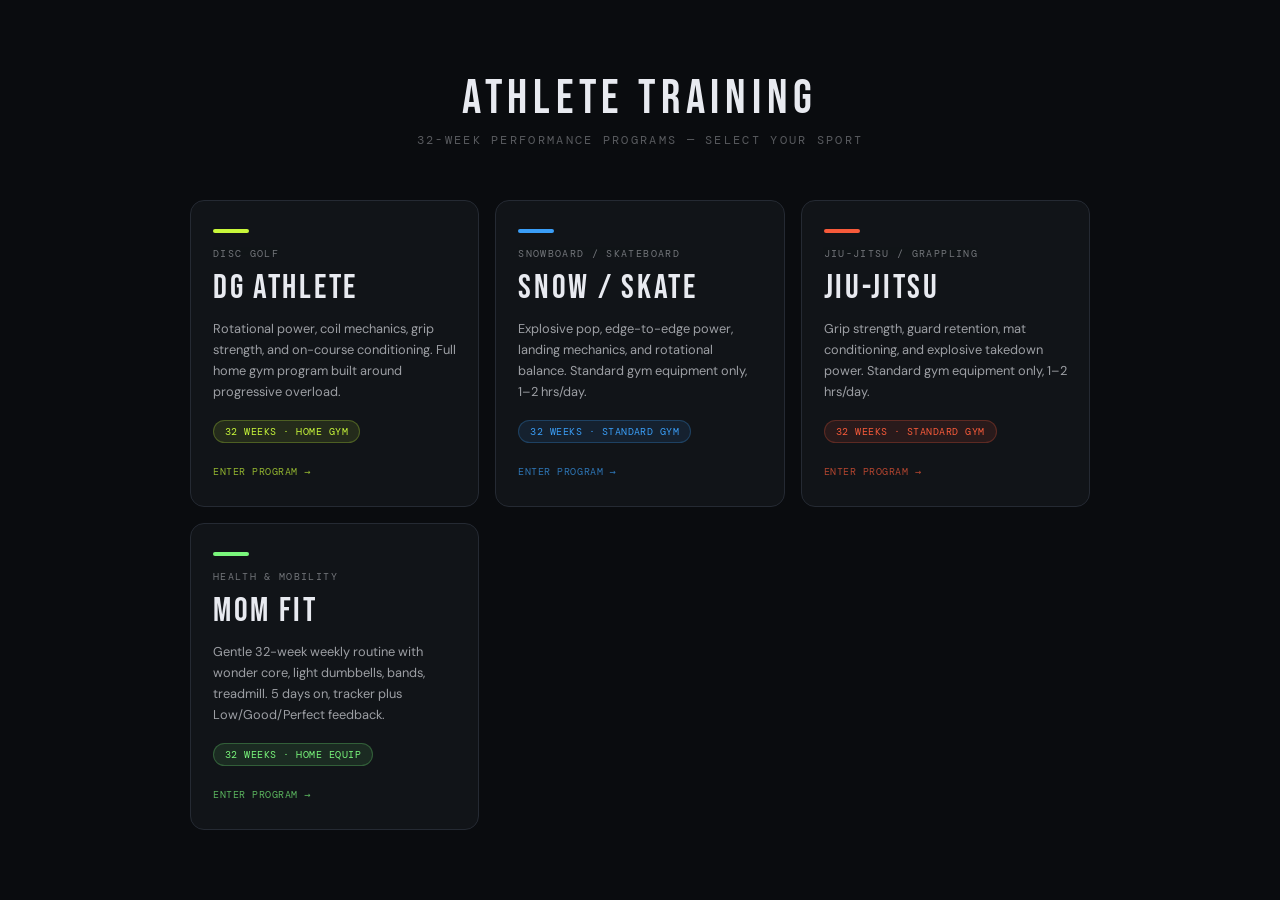
==== commit c5670bdf: "mom page" ====
--- a/index.html
+++ b/index.html
@@ -44,6 +44,13 @@
   .card-bjj .card-tag{background:rgba(247,90,58,.1);color:#f75a3a;border:1px solid rgba(247,90,58,.25)}
   .card-bjj .card-arrow{color:#f75a3a}
 
+  /* MOM 65+ card */
+  .card-mom{border-color:#252a33}
+  .card-mom:hover{border-color:#7af77c;background:rgba(122,247,124,.08)}
+  .card-mom .card-stripe{background:#7af77c}
+  .card-mom .card-tag{background:rgba(122,247,124,.1);color:#7af77c;border:1px solid rgba(122,247,124,.25)}
+  .card-mom .card-arrow{color:#7af77c}
+
   .card-arrow{font-family:'DM Mono',monospace;font-size:.65rem;margin-top:auto;padding-top:12px;opacity:.7;letter-spacing:.05em}
 
   ::-webkit-scrollbar{width:4px}::-webkit-scrollbar-track{background:var(--bg)}::-webkit-scrollbar-thumb{background:var(--border)}
@@ -87,6 +94,15 @@
     <div class="card-arrow card-bjj">ENTER PROGRAM →</div>
   </a>
 
+  <a class="athlete-card card-mom" href="mom-65.html">
+    <div class="card-stripe"></div>
+    <div class="card-sport">Health & Mobility</div>
+    <div class="card-title">MOM FIT</div>
+    <div class="card-desc">Gentle 32-week weekly routine with wonder core, light dumbbells, bands, treadmill. 5 days on, tracker plus Low/Good/Perfect feedback.</div>
+    <div class="card-tag">32 WEEKS · HOME EQUIP</div>
+    <div class="card-arrow card-mom">ENTER PROGRAM →</div>
+  </a>
+
 </div>
 </body>
 </html>
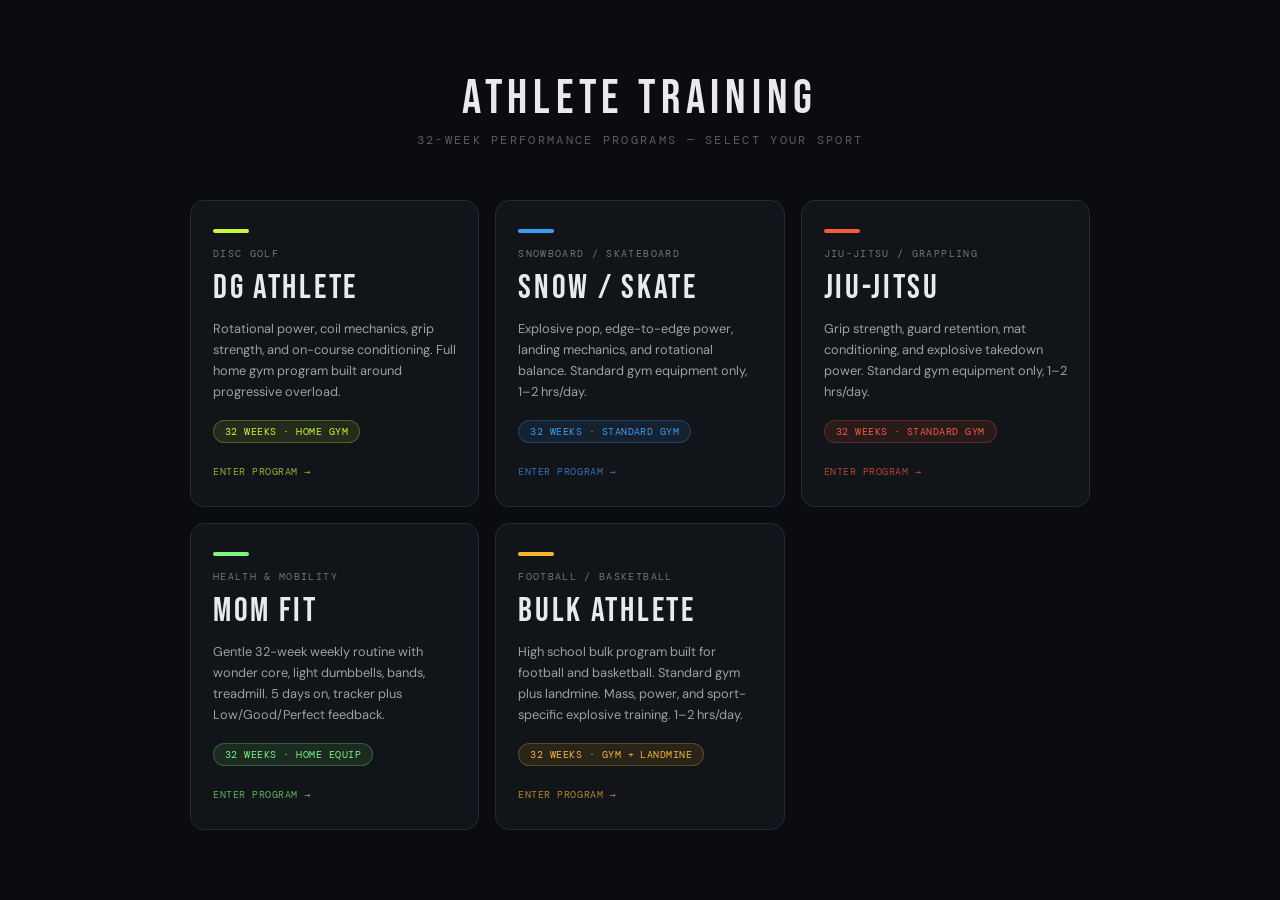
==== commit 7c188587: "peter push" ====
--- a/index.html
+++ b/index.html
@@ -51,6 +51,13 @@
   .card-mom .card-tag{background:rgba(122,247,124,.1);color:#7af77c;border:1px solid rgba(122,247,124,.25)}
   .card-mom .card-arrow{color:#7af77c}
 
+  /* Football/Hoops card */
+  .card-football{border-color:#252a33}
+  .card-football:hover{border-color:#f7b830;background:rgba(247,184,48,.04)}
+  .card-football .card-stripe{background:#f7b830}
+  .card-football .card-tag{background:rgba(247,184,48,.1);color:#f7b830;border:1px solid rgba(247,184,48,.25)}
+  .card-football .card-arrow{color:#f7b830}
+
   .card-arrow{font-family:'DM Mono',monospace;font-size:.65rem;margin-top:auto;padding-top:12px;opacity:.7;letter-spacing:.05em}
 
   ::-webkit-scrollbar{width:4px}::-webkit-scrollbar-track{background:var(--bg)}::-webkit-scrollbar-thumb{background:var(--border)}
@@ -103,6 +110,15 @@
     <div class="card-arrow card-mom">ENTER PROGRAM →</div>
   </a>
 
+  <a class="athlete-card card-football" href="football.html">
+    <div class="card-stripe"></div>
+    <div class="card-sport">Football / Basketball</div>
+    <div class="card-title">BULK ATHLETE</div>
+    <div class="card-desc">High school bulk program built for football and basketball. Standard gym plus landmine. Mass, power, and sport-specific explosive training. 1–2 hrs/day.</div>
+    <div class="card-tag">32 WEEKS · GYM + LANDMINE</div>
+    <div class="card-arrow card-football">ENTER PROGRAM →</div>
+  </a>
+
 </div>
 </body>
 </html>
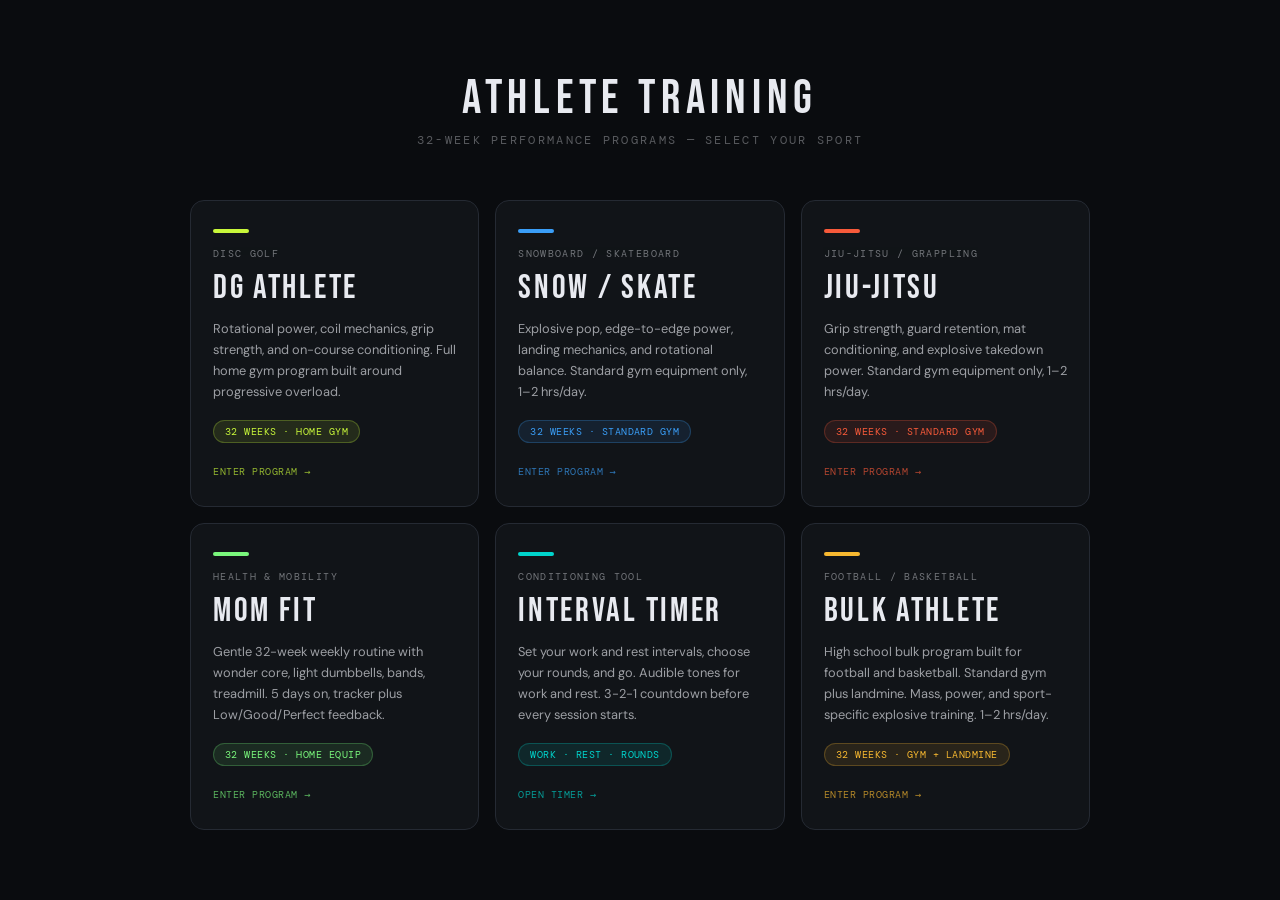
==== commit 44a316ae: "timer added for hiit" ====
--- a/index.html
+++ b/index.html
@@ -50,6 +50,13 @@
   .card-mom .card-stripe{background:#7af77c}
   .card-mom .card-tag{background:rgba(122,247,124,.1);color:#7af77c;border:1px solid rgba(122,247,124,.25)}
   .card-mom .card-arrow{color:#7af77c}
+
+  /* Interval Timer card */
+  .card-timer{border-color:#252a33}
+  .card-timer:hover{border-color:#00d4cc;background:rgba(0,212,204,.04)}
+  .card-timer .card-stripe{background:#00d4cc}
+  .card-timer .card-tag{background:rgba(0,212,204,.1);color:#00d4cc;border:1px solid rgba(0,212,204,.25)}
+  .card-timer .card-arrow{color:#00d4cc}
 
   /* Football/Hoops card */
   .card-football{border-color:#252a33}
@@ -110,6 +117,15 @@
     <div class="card-arrow card-mom">ENTER PROGRAM →</div>
   </a>
 
+  <a class="athlete-card card-timer" href="interval-timer.html">
+    <div class="card-stripe"></div>
+    <div class="card-sport">Conditioning Tool</div>
+    <div class="card-title">INTERVAL TIMER</div>
+    <div class="card-desc">Set your work and rest intervals, choose your rounds, and go. Audible tones for work and rest. 3-2-1 countdown before every session starts.</div>
+    <div class="card-tag">WORK · REST · ROUNDS</div>
+    <div class="card-arrow card-timer">OPEN TIMER →</div>
+  </a>
+
   <a class="athlete-card card-football" href="football.html">
     <div class="card-stripe"></div>
     <div class="card-sport">Football / Basketball</div>
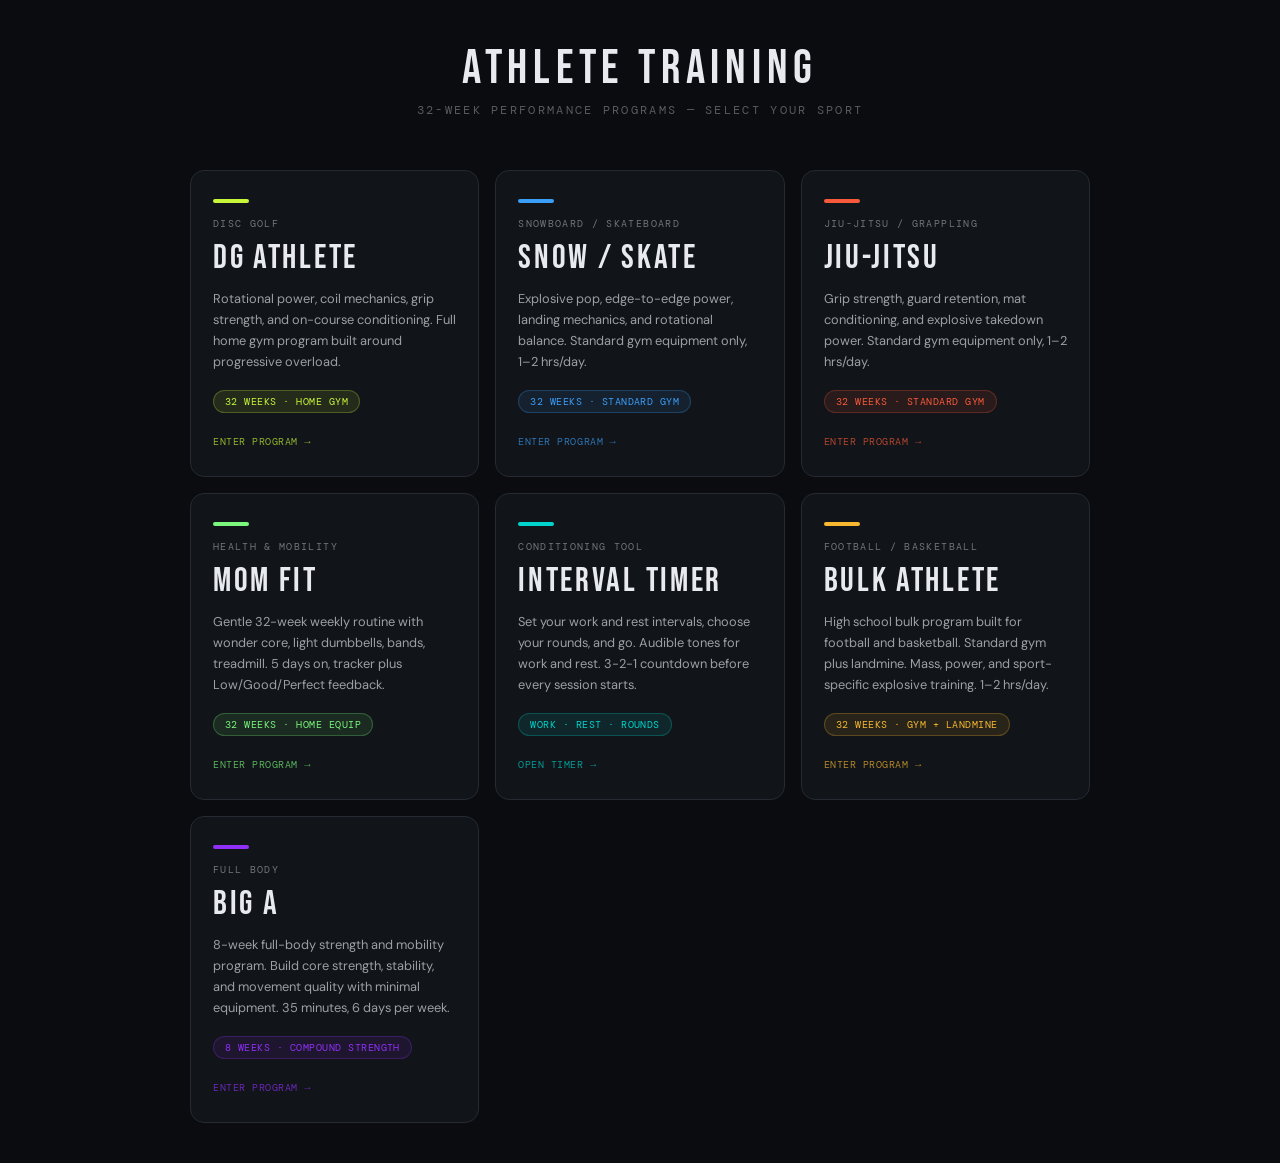
==== commit 8b9c039a: "big a" ====
--- a/index.html
+++ b/index.html
@@ -64,6 +64,13 @@
   .card-football .card-stripe{background:#f7b830}
   .card-football .card-tag{background:rgba(247,184,48,.1);color:#f7b830;border:1px solid rgba(247,184,48,.25)}
   .card-football .card-arrow{color:#f7b830}
+
+  /* Big A card */
+  .card-biga{border-color:#252a33}
+  .card-biga:hover{border-color:#9030f7;background:rgba(144,48,247,.04)}
+  .card-biga .card-stripe{background:#9030f7}
+  .card-biga .card-tag{background:rgba(144,48,247,.1);color:#9030f7;border:1px solid rgba(144,48,247,.25)}
+  .card-biga .card-arrow{color:#9030f7}
 
   .card-arrow{font-family:'DM Mono',monospace;font-size:.65rem;margin-top:auto;padding-top:12px;opacity:.7;letter-spacing:.05em}
 
@@ -135,6 +142,15 @@
     <div class="card-arrow card-football">ENTER PROGRAM →</div>
   </a>
 
+  <a class="athlete-card card-biga" href="big-a.html">
+    <div class="card-stripe"></div>
+    <div class="card-sport">Full Body</div>
+    <div class="card-title">BIG A</div>
+    <div class="card-desc">8-week full-body strength and mobility program. Build core strength, stability, and movement quality with minimal equipment. 35 minutes, 6 days per week.</div>
+    <div class="card-tag">8 WEEKS · COMPOUND STRENGTH</div>
+    <div class="card-arrow card-biga">ENTER PROGRAM →</div>
+  </a>
+
 </div>
 </body>
 </html>
